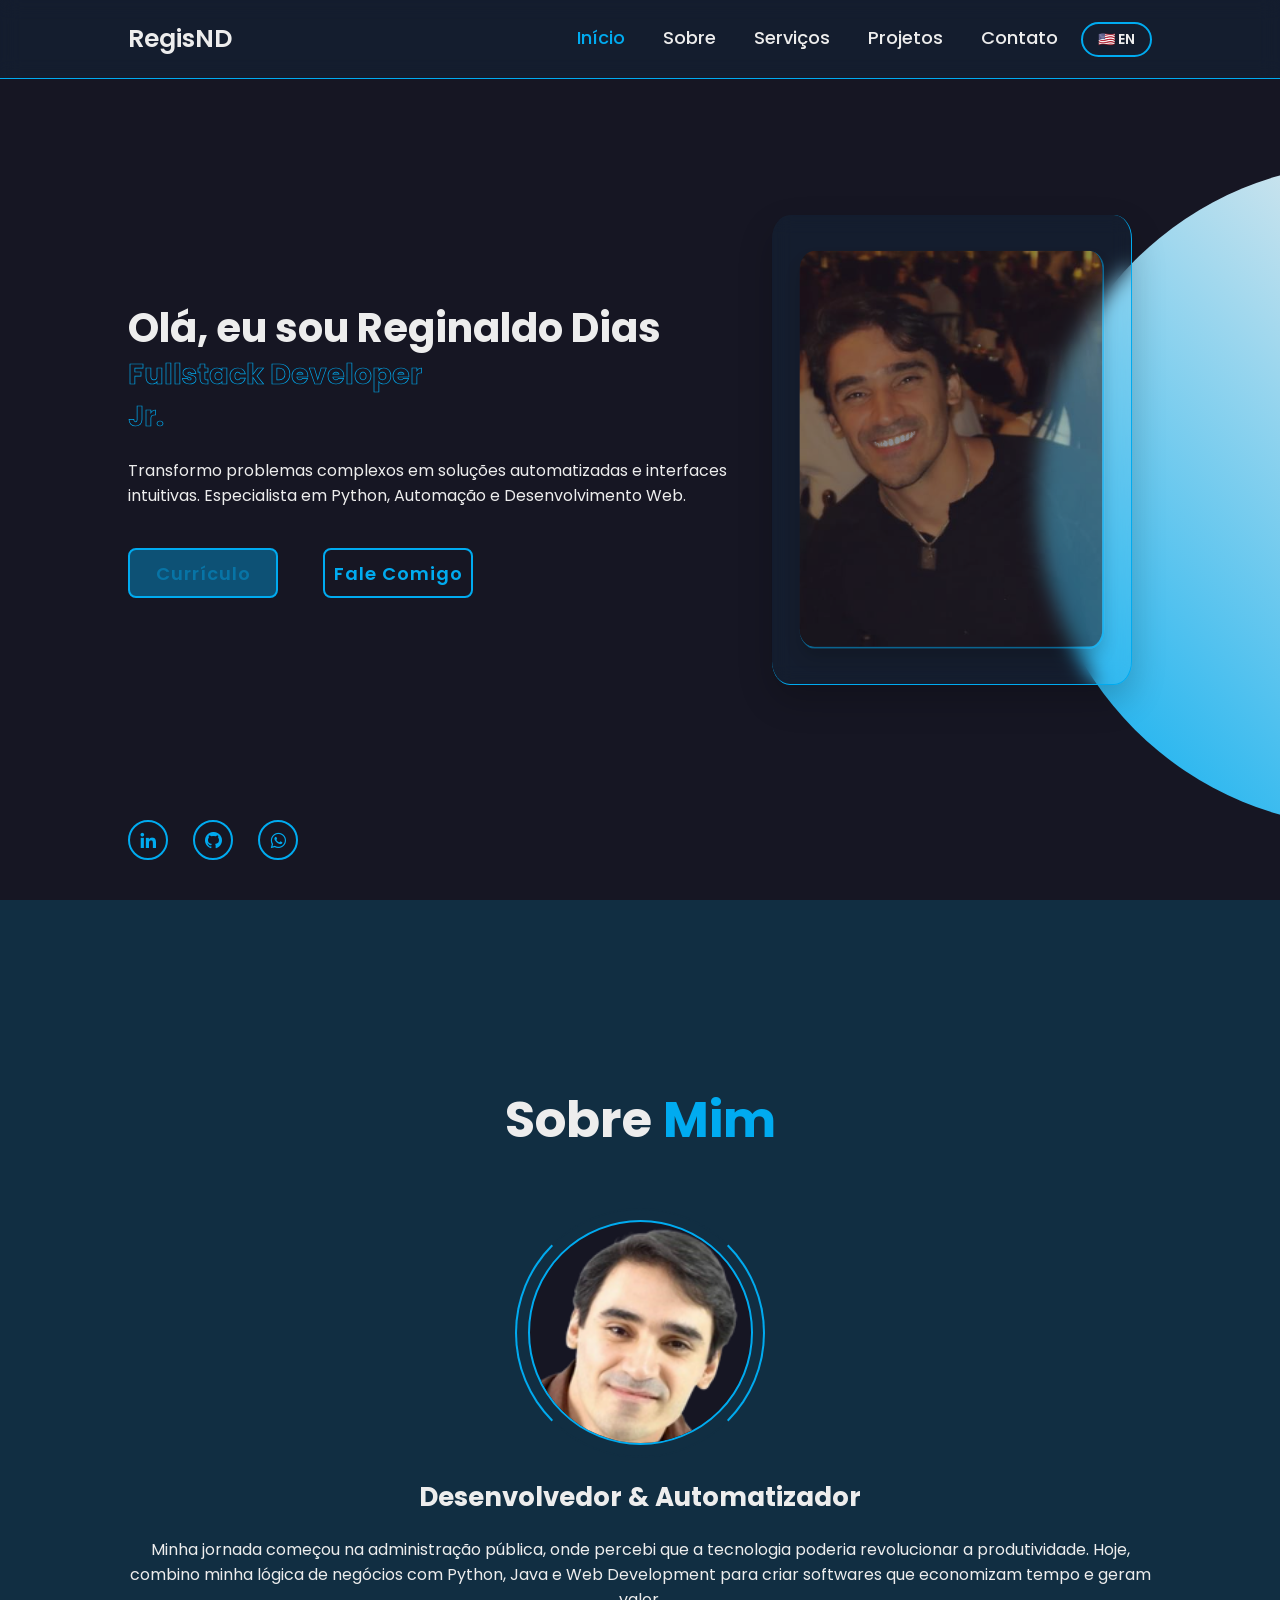
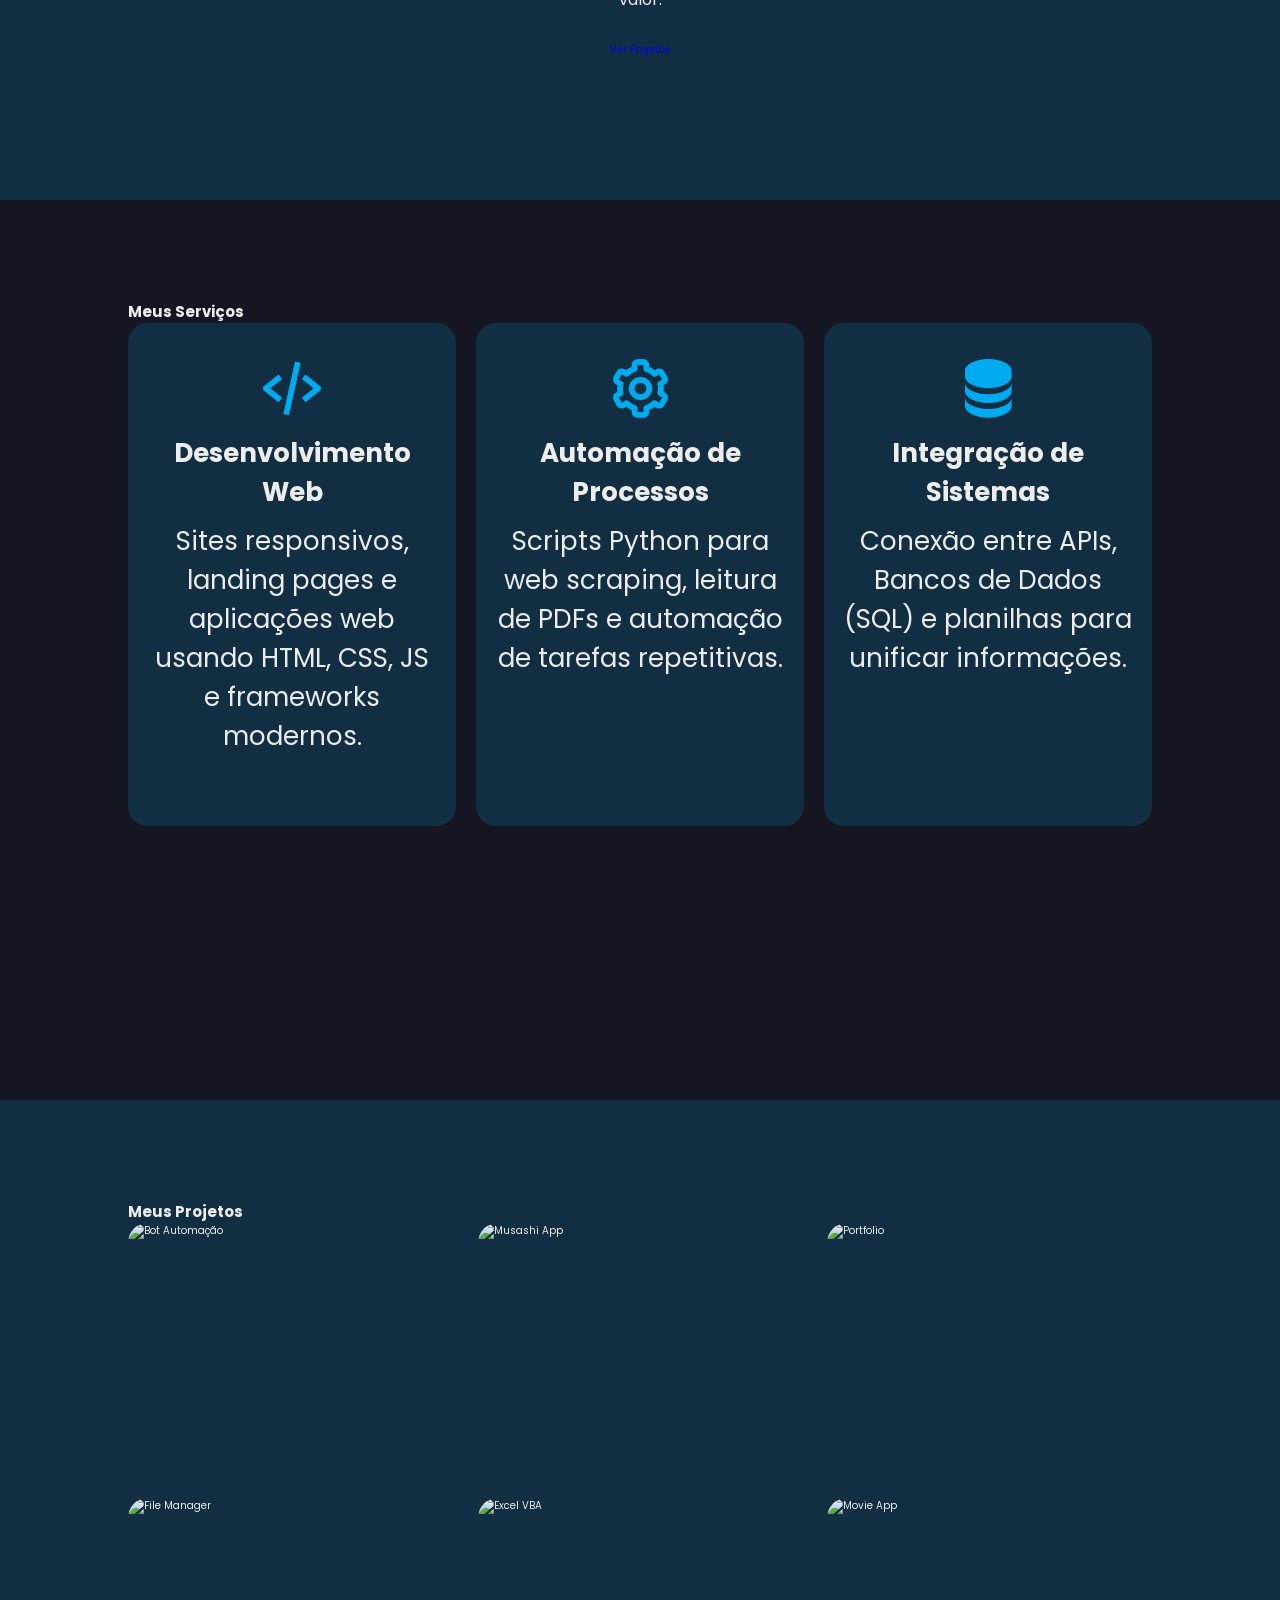
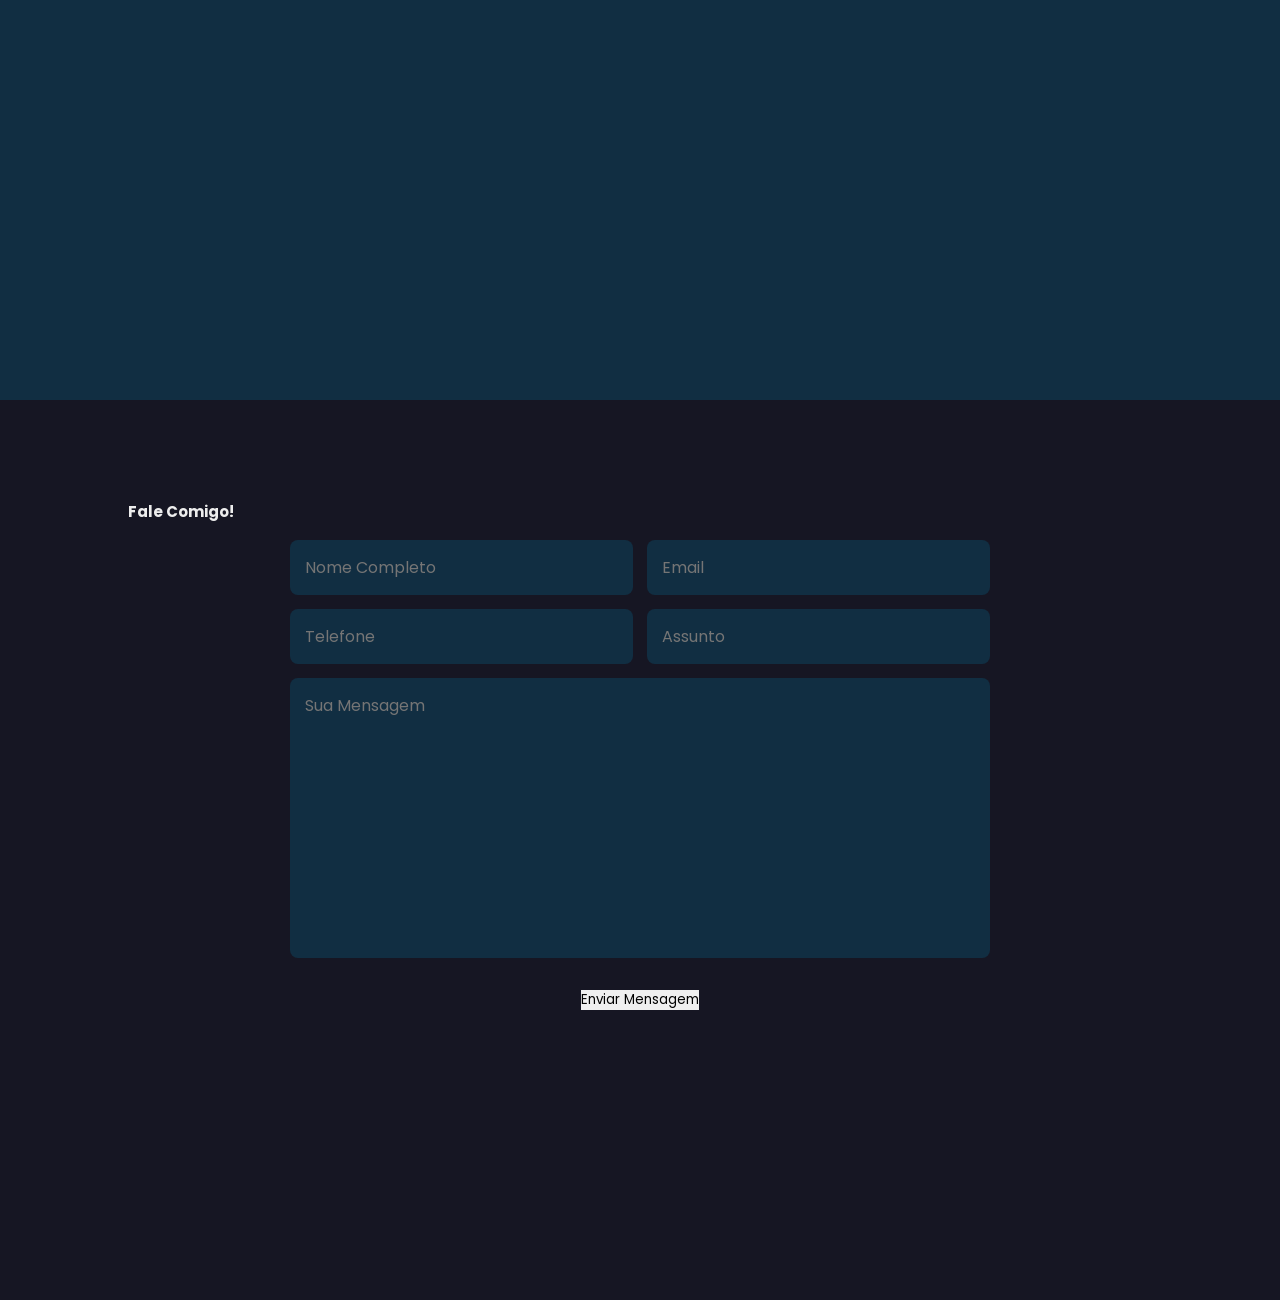
==== index.html @ 696e4e97 "Primeira versão do site." ====
<!DOCTYPE html>
<html lang="pt-br">
<head>
    <meta charset="UTF-8">
    <meta name="viewport" content="width=device-width, initial-scale=1.0">
    <title>Personal Portfólio Website HTML CSS Only</title>
    <link rel="stylesheet" href="assets/css/style.css">
    <link rel="stylesheet" href="assets/css/skins/main-color1.css">
    <link href='https://unpkg.com/boxicons@2.1.4/css/boxicons.min.css' rel='stylesheet'>
</head>
<body>
    <header class="header">
        <a href="#" class="logo">RegisND</a>
        
        <nav class="navbar">
            <a href="#home" class="active" data-lang="nav_home">Início</a>
            <a href="#about" data-lang="nav_about">Sobre</a>
            <a href="#services" data-lang="nav_services">Serviços</a>
            <a href="#portfolio" data-lang="nav_portfolio">Projetos</a>
            <a href="#contact" data-lang="nav_contact">Contato</a>
            <button id="lang-switch" class="lang-btn">🇺🇸 EN</button>
        </nav>
        
        <div class="bx bx-menu" id="menu-icon"></div>
    </header>

    <section id="home" class="home">
        <div class="container">
            <div class="home-content">
                <h1 data-lang="hero_title">Olá, eu sou <span>Reginaldo Dias</span></h1>
                <div class="text-animate">
                    <h3>Fullstack Developer Jr.</h3>
                </div>
                <p data-lang="hero_desc">Transformo problemas complexos em soluções automatizadas e interfaces intuitivas. Especialista em Python, Automação e Desenvolvimento Web.</p>
                <div class="btn-box">
                    <a href="curriculo.html" target="_blank" class="btn" data-lang="btn_cv">Currículo</a>
                    <a href="#contact" class="btn" data-lang="btn_talk">Fale Comigo</a>
                </div>
            </div>
            
            <div class="home-img">
                <div class="card">
                    <img src="./assets/images/reginaldo.png" alt="Foto de Perfil">
                </div>
            </div>
        </div>
        
        <div class="home-sci">
            <a href="#"><i class='bx bxl-linkedin'></i></a>
            <a href="#"><i class='bx bxl-github' ></i></a>
            <a href="#"><i class='bx bxl-whatsapp' ></i></a>
        </div>
    </section>

    <section id="about" class="about">
        <h2 class="heading" data-lang="about_heading">Sobre <span>Mim</span></h2>
        <div class="about-img">
            <img src="./assets/images/regis.png" alt="">
            <span class="circle-spin"></span>
        </div>
        <div class="about-content">
            <h3 data-lang="about_sub">Desenvolvedor & Automatizador</h3>
            <p data-lang="about_text">Minha jornada começou na administração pública, onde percebi que a tecnologia poderia revolucionar a produtividade. Hoje, combino minha lógica de negócios com Python, Java e Web Development para criar softwares que economizam tempo e geram valor.</p>
            <div class="btn-box btns">
                <a href="#portfolio" class="btn" data-lang="btn_projects">Ver Projetos</a>
            </div>
        </div>
    </section>

    <section id="services" class="services">
        <h2 class="heading" data-lang="services_heading">Meus <span>Serviços</span></h2>
        <div class="services-container">
            <div class="services-box">
                <i class='bx bx-code-alt'></i>
                <h3 data-lang="serv_1_title">Desenvolvimento Web</h3>
                <p data-lang="serv_1_desc">Sites responsivos, landing pages e aplicações web usando HTML, CSS, JS e frameworks modernos.</p>
            </div>
            <div class="services-box">
                <i class='bx bx-cog'></i>
                <h3 data-lang="serv_2_title">Automação de Processos</h3>
                <p data-lang="serv_2_desc">Scripts Python para web scraping, leitura de PDFs e automação de tarefas repetitivas.</p>
            </div>
            <div class="services-box">
                <i class='bx bxs-data'></i>
                <h3 data-lang="serv_3_title">Integração de Sistemas</h3>
                <p data-lang="serv_3_desc">Conexão entre APIs, Bancos de Dados (SQL) e planilhas para unificar informações.</p>
            </div>
        </div>
    </section>

    <section id="portfolio" class="portfolio">
        <h2 class="heading" data-lang="portfolio_heading">Meus <span>Projetos</span></h2>
        <div class="portfolio-container">
            
            <div class="portfolio-box">
                <img src="./assets/images/projeto1.jpg" alt="Bot Automação">
                <div class="portfolio-layer">
                    <h4>Fiscal Data Bot</h4>
                    <p data-lang="proj_1_desc">Automação Python com Selenium e OCR para extração de dados fiscais.</p>
                    <a href="#"><i class='bx bx-link-external'></i></a>
                </div>
            </div>

            <div class="portfolio-box">
                <img src="./assets/images/projeto2.jpg" alt="Musashi App">
                <div class="portfolio-layer">
                    <h4>Musashi Training</h4>
                    <p data-lang="proj_2_desc">App Fullstack (C# + JS) para gestão de treinos gamificados.</p>
                    <a href="#"><i class='bx bx-link-external'></i></a>
                </div>
            </div>

            <div class="portfolio-box">
                <img src="./assets/images/projeto3.jpg" alt="Portfolio">
                <div class="portfolio-layer">
                    <h4>Personal Portfolio</h4>
                    <p data-lang="proj_3_desc">Site responsivo com Glassmorphism e animações CSS.</p>
                    <a href="#"><i class='bx bx-link-external'></i></a>
                </div>
            </div>

            <div class="portfolio-box">
                <img src="./assets/images/projeto4.jpg" alt="File Manager">
                <div class="portfolio-layer">
                    <h4>PDF Organizer</h4>
                    <p data-lang="proj_4_desc">Script para renomear e organizar milhares de arquivos automaticamente.</p>
                    <a href="#"><i class='bx bx-link-external'></i></a>
                </div>
            </div>

            <div class="portfolio-box">
                <img src="./assets/images/projeto5.jpg" alt="Excel VBA">
                <div class="portfolio-layer">
                    <h4>Macro Validator</h4>
                    <p data-lang="proj_5_desc">Sistema em VBA para correção e validação de base de dados.</p>
                    <a href="#"><i class='bx bx-link-external'></i></a>
                </div>
            </div>

            <div class="portfolio-box">
                <img src="./assets/images/projeto6.jpg" alt="Movie App">
                <div class="portfolio-layer">
                    <h4>Movie Explorer</h4>
                    <p data-lang="proj_6_desc">Consumo de API (TMDB) para listar filmes e séries populares.</p>
                    <a href="#"><i class='bx bx-link-external'></i></a>
                </div>
            </div>

        </div>
    </section>

    <section id="contact" class="contact">
        <h2 class="heading" data-lang="contact_heading">Fale <span>Comigo!</span></h2>
        <form action="#">
            <div class="input-box">
                <input type="text" placeholder="Nome Completo" data-lang-ph="ph_name">
                <input type="email" placeholder="Email" data-lang-ph="ph_email">
            </div>
            <div class="input-box">
                <input type="number" placeholder="Telefone" data-lang-ph="ph_phone">
                <input type="text" placeholder="Assunto" data-lang-ph="ph_subject">
            </div>
            <textarea cols="30" rows="10" placeholder="Sua Mensagem" data-lang-ph="ph_msg"></textarea>
            <div class="btn-box btns">
                <button type="submit" class="btn" data-lang="btn_send">Enviar Mensagem</button>
            </div>
        </form>
    </section>

    <script type="text/javascript" src="./assets/js/vanilla-tilt.js"></script>
    <script src="assets/js/main.js"></script>
</body>
</html>
---- assets/css/style.css ----
@import url('https://fonts.googleapis.com/css2?family=Poppins:wght@300;400;500;600;700;800;900&display=swap');

:root {
    --main-bg-color: rgb(22, 22, 35);
    --second-bg-color: rgb(17, 46, 66);
    --txt-color: rgb(237, 237, 237);
}

* {
    margin: 0;
    padding: 0;
    box-sizing: border-box;
    text-decoration: none;
    border: none;
    outline: none;
    scroll-behavior: smooth;
    font-family: 'Poppins', sans-serif;
}

html {
    font-size: 62.5%;
    overflow-x: hidden;
}

body {
    background: var(--main-bg-color);
    color: var(--txt-color);

    > section {
        min-height: 100vh;
        padding: 100px 10% 20px;
    }

    .header {
        position: fixed;
        top: 0;
        left: 0;
        width: 100%;
        padding: 20px 10%;
        background: var(--main-color3);
        display: flex;
        justify-content: space-between;
        align-items: center;
        backdrop-filter: blur(10px);
        border-bottom: 1px solid var(--main-color1);
        z-index: 100;

        &::before {
            content: '';
            position: absolute;
            top: 0;
            left: -100%;
            width: 100%;
            height: 100%;
            background: linear-gradient(90deg, transparent, rgba(255, 255, 255, .4), transparent);
            transition: .7s;
        }

        &:hover::before {
            left: 100%;
        }

        .logo {
            position: relative;
            font-size: 25px;
            color: var(--txt-color);
            text-decoration: none;
            font-weight: 600;
            transition: 0.5s;

            &:hover {
                color: var(--main-color1);
            }

            &::before {
                content: '';
                position: absolute;
                top: 0;
                right: 0;
                width: 100%;
                height: 100%;
                background: var(--main-color3);
                animation: showRight 1s ease forwards;
                animation-delay: .4s;
            }
        }

        #menu-icon {
            font-size: 36px;
            color: var(--txt-color);
            cursor: pointer;
            display: none;
        }

        .navbar a {
            font-size: 18px;
            color: var(--txt-color);
            font-weight: 500;
            margin-left: 35px;
            transition: .3s;

            &:hover,
            &.active {
                color: var(--main-color1);
            }

            &::before {
                content: '';
                position: absolute;
                top: 0;
                right: 0;
                width: 100%;
                height: 100%;
                background: var(--main-bg-color);
                animation: showRight 1s ease forwards;
                animation-delay: .4s;
            }
        }
    }

    .home {
        display: flex;
        align-items: center;
        padding: 0px 10%;

        &::before {
            content: '';
            position: absolute;
            top: 0;
            left: 0;
            width: 100%;
            height: 100%;
            background: linear-gradient(
                45deg,
                var(--main-bg-color),
                var(--main-color1), 
                var(--txt-color)
            );
            clip-path: circle(30% at 107% 55%);
            z-index: -2;
        }

        .container {
            display: flex;
            justify-content: space-between;
            align-items: center;
            min-width: 100%;

            .home-content {
                max-width: 600px;
    
                > h1 {
                    position: relative;
                    font-size: 40px;
                    font-weight: 700;
                    line-height: 1.3;

                    &::before {
                        content: '';
                        position: absolute;
                        top: 0;
                        right: 0;
                        width: 100%;
                        height: 100%;
                        background: var(--main-bg-color);
                        animation: showRight 1s ease forwards;
                        animation-delay: 1s;
                    }
                }
    
                .text-animate {
                    position: relative;
                    width: 328px;

                    > h3 {
                        position: relative;
                        font-size: 28px;
                        font-weight: 700;
                        color: transparent;
                        -webkit-text-stroke: .7px var(--main-color1);
    
                        &::before {
                            content: '';
                            position: absolute;
                            top: 0;
                            right: 0;
                            width: 100%;
                            height: 100%;
                            background: var(--main-bg-color);
                            animation: showRight 1s ease forwards;
                            animation-delay: 1.3s;
                        }
                    }
                }
    
                > p {
                    position: relative;
                    font-size: 16px;
                    margin: 20px 0px 40px;

                    &::before {
                        content: '';
                        position: absolute;
                        top: 0;
                        right: 0;
                        width: 100%;
                        height: 100%;
                        background: var(--main-bg-color);
                        animation: showRight 1s ease forwards;
                        animation-delay: 1.6s;
                    }
                }
    
                .btn-box {
                    position: relative;
                    display: flex;
                    justify-content: space-between;
                    width: 345px;
                    height: 50px;

                    &::before {
                        content: '';
                        position: absolute;
                        top: 0;
                        right: 0;
                        width: 100%;
                        height: 100%;
                        background: var(--main-bg-color);
                        animation: showRight 1s ease forwards;
                        animation-delay: 1.9s;
                        z-index: 2;
                    }
    
                    .btn {
                        position: relative;
                        display: inline-flex;
                        justify-content: center;
                        align-items: center;
                        width: 150px;
                        height: 100%;
                        background: var(--main-color2);
                        border: 2px solid var(--main-color1);
                        border-radius: 8px;
                        font-size: 18px;
                        color: var(--main-color2);
                        font-weight: 600;
                        letter-spacing: 1px;
                        z-index: 1;
                        overflow: hidden;
                        transition: .5s;
    
                        &:hover {
                            color: var(--main-color1);
    
                            &::before {
                                width: 100%;
                            }
                        }
                        
                        &::before {
                            content: '';
                            position: absolute;
                            top: 0;
                            left: 0;
                            width: 0;
                            height: 100%;
                            background: var(--main-bg-color);
                            z-index: -1;
                            transition: .5s;
                        }
    
                        &:nth-child(2) {
                            background: transparent;
                            color: var(--main-color1);
    
                            &:hover {
                                color: var(--main-color2);
                            }
    
                            &::before {
                                background: var(--main-color2);
                            }
                        }
                    }
                }
            }

            .home-img {
                z-index: 1;
                display: flex;
                justify-content: center;
                align-items: center;
                margin: 0;
                width: 400px;
                height: 470px;

                &::after {
                    content: '';
                    position: absolute;
                    top: 0;
                    right: 0;
                    bottom: 0;
                    width: 50%;
                    background: var(--main-bg-color);
                    animation: showRight 1s ease forwards;
                    animation-delay: 3s;
                    z-index: 1000;
                }

                .card {
                    position: relative;
                    width: 100%;
                    height: 100%;
                    background-color: var(--main-color3);
                    margin: 20px;
                    box-shadow: 0 15px 35px rgba(0, 0, 0, 0.2);
                    border-radius: 5%;
                    border-right: 1px solid var(--main-color1);
                    border-bottom: 1px solid var(--main-color1);
                    display: flex;
                    justify-content: center;
                    align-items: center;
                    backdrop-filter: blur(10px);
                    transition: 0.1s;

                    &:hover {
                        border-top: 1px solid var(--main-color2);
                        border-left: 1px solid var(--main-color2);
                        border-right: 1px solid var(--main-color1);
                        border-bottom: 1px solid var(--main-color1);

                        > img {
                            border-top: 1px solid var(--main-color2);
                            border-left: 1px solid var(--main-color2);
                            border-right: 1px solid var(--main-color1);
                            border-bottom: 1px solid var(--main-color1);
                            opacity: 1;
                        }
                    }

                    > img {
                        position: absolute;
                        top: 50%;
                        left: 50%;
                        transform: translate(-50%, -50%);
                        border-radius: 5%;
                        border-right: 2px solid var(--main-color1);
                        border-bottom: 2px solid var(--main-color1);
                        box-shadow: 0 10px 15px rgba(0, 0, 0, 0.3);
                        width: 85%;
                        height: 85%;
                        object-fit: cover;
                        opacity: 0.5;
                        transition: 0.5s;
                    }
                }
            }
        }

        .home-sci {
            position: absolute;
            bottom: 40px;
            width: 170px;
            display: flex;
            justify-content: space-between;

            &::before {
                content: '';
                position: absolute;
                top: 0;
                right: 0;
                width: 100%;
                height: 100%;
                background: var(--main-bg-color);
                animation: showRight 1s ease forwards;
                animation-delay: 2.5s;
                z-index: 2;
            }

            > a {
                position: relative;
                display: inline-flex;
                justify-content: center;
                align-items: center;
                width: 40px;
                height: 40px;
                background: transparent;
                border: 2px solid var(--main-color1);
                border-radius: 50%;
                font-size: 20px;
                color: var(--main-color1);
                z-index: 1;
                overflow: hidden;
                transition: .5s;

                &:hover {
                    color: var(--main-color2);

                    &::before {
                        width: 100%;
                    }
                }

                &::before {
                    content: '';
                    position: absolute;
                    top: 0;
                    left: 0;
                    width: 0;
                    height: 100%;
                    background: var(--main-color2);
                    z-index: -1;
                    transition: .5s;
                }
            }
        }    
    }

    .about {
        display: flex;
        justify-content: center;
        align-items: center;
        flex-direction: column;
        gap: 20px;
        background: var(--second-bg-color);
        padding-bottom: 60px;

        .heading {
            font-size: 50px;
            margin-bottom: 30px;
            text-align: center;

            > span {
                color: var(--main-color1);
            }
        }

        .about-img {
            position: relative;
            width: 250px;
            height: 250px;
            border-radius: 50%;
            display: flex;
            justify-content: center;
            align-items: center;

            > img {
                width: 90%;
                border-radius: 50%;
                border: 2px solid var(--main-color1);
                background: var(--main-bg-color);
            }

            .circle-spin {
                position: absolute;
                top: 50%;
                left: 50%;
                transform: translate(-50%, -50%) rotate(0);
                width: 100%;
                height: 100%;
                border-radius: 50%;
                border-top: 2px solid var(--second-bg-color);
                border-left: 2px solid var(--main-color1);
                border-right: 2px solid var(--main-color1);
                border-bottom: 2px solid var(--second-bg-color);
            }
        }
        
        .about-content {
            text-align: center;

            > h3 {
                font-size: 26px;
            }

            > p {
                font-size: 16px;
                margin: 20px 0px 30px;
            }

            .btn-box.btns {
                display: inline-block;
                width: 150px;

                > a::before {
                    background: var(--main-color2);
                }
            }
        }
    }
}

@property --a {
    syntax: '<angle>';
    inherits: false;
    initial-value: 0deg;
}

@keyframes rotating {
    0% {
        --a: 0deg;
    }

    100% {
        --a: 360deg;
    }
}

@keyframes showRight {
    100% {
        width: 0;
    }
}

/* --- SERVICES --- */
.services { background: var(--main-bg-color); }
.services-container { display: flex; justify-content: center; gap: 2rem; flex-wrap: wrap;}
.services-box {
    flex: 1 1 30rem;
    background: var(--second-bg-color);
    padding: 3rem 2rem 4rem;
    border-radius: 2rem;
    text-align: center;
    border: .2rem solid var(--main-bg-coloer);
    transition: .5s ease;
}
.services-box:hover { border-color: var(--main-color1); transform: scale(1.02); }
.services-box i { font-size: 7rem; color: var(--main-color1); }
.services-box h3 { font-size: 2.6rem; margin: 1rem 0; }
.services-box p { font-size: 2.6rem; margin: 1rem 0 3rem; }

/* --- PORTFOLIO --- */
.portfolio { background: var(--second-bg-color); }
.portfolio-container { display: grid; grid-template-columns: repeat(3, 1fr); gap: 2.5rem; }
.portfolio-box { 
    position: relative; 
    border-radius: 2rem; 
    box-shadow: 0 0 1rem var(--main-bg-coloer); 
    overflow: hidden; 
    display: flex; 
    height: 250px; 
}
.portfolio-box img { width: 100%; height: 100%; object-fit: cover; transition: .5s ease; }
.portfolio-box:hover img { transform: scale(1.1); }
.portfolio-box .portfolio-layer {
    position: absolute;
    bottom: 0;
    left: 0;
    width: 100%;
    height: 100%;
    background: linear-gradient(rgba(0, 0, 0, 0.1), var(--main-color1));
    display: flex;
    justify-content: center;
    align-items: center;
    flex-direction: column;
    text-align: center;
    padding: 0 4rem;
    transform: translateY(100%);
    transition: .5s ease;
}
.portfolio-box:hover .portfolio-layer { transform: translateY(0); }
.portfolio-layer h4 { font-size: 3rem; color: #fff; }
.portfolio-layer p { font-size: 1.6rem; margin: .3rem 0 1rem; color: #fff; }
.portfolio-layer a { 
    display: inline-flex; 
    justify-content: center; 
    align-items: center; 
    width: 5rem; 
    background: #fff; 
    border-radius: 50%; 
}
.portfolio-layer a i {
    font-size: 2rem;
    color: #333;
}

/* --- CONTACT --- */
.contact { background: var(--main-bg-color); }
.contact form { max-width: 70rem; margin: 1rem auto; text-align: center; margin-bottom: 3rem; }
.contact form .input-box { display: flex; justify-content: space-between; flex-wrap: wrap; }
.contact form .input-box input, .contact form textarea { 
    width: 100%;
    padding: 1.5rem;
    font-size: 1.6rem;
    color: var(--txt-color);
    background: var(--second-bg-color);
    border-radius: .8rem;
    margin: 0.7rem 0;
}
.contact form .input-box input { width: 49%; }
.contact form textarea { resize: none; }
.contact form .btn-box.btns { margin-top: 2rem; cursor: pointer; }

/* Responsividade Básica */
@media (max-width: 768px) {
    .navbar a { display: none; }
    .home { flex-direction: column; padding: 100px 5% 2rem; }
    .portfolio-container { grid-template-columns: 1fr; }
    .contact form .input-box input { width: 100%;}
}

/* Botão de Idioma na Navbar */
.lang-btn {
    background: transparent;
    border: 2px solid var(--main-color1);
    color: var(--txt-color);
    padding: 5px 15px;
    border-radius: 20px;
    cursor: pointer;
    font-size: 1.4rem;
    font-weight: 600;
    margin-left: 20px;
    transition: 0.3s;
}

.lang-btn:hover {
    background: var(--main-color1);
    color: var(--main-bg-color);
    box-shadow: 0 0 10px var(--main-color1);
}

/* Ajuste Mobile para o Botão */
@media (max-width: 768px) {
    .lang-btn {
        margin: 20px 0;
        display: block;
        width: 100px;
    }
}
---- assets/css/skins/main-color1.css ----
:root {
    --main-color1: rgba(0, 171, 240);
    --main-color2: rgb(0, 171, 240, 0.4);
    --main-color3: rgba(0, 171, 240, 0.05);
}
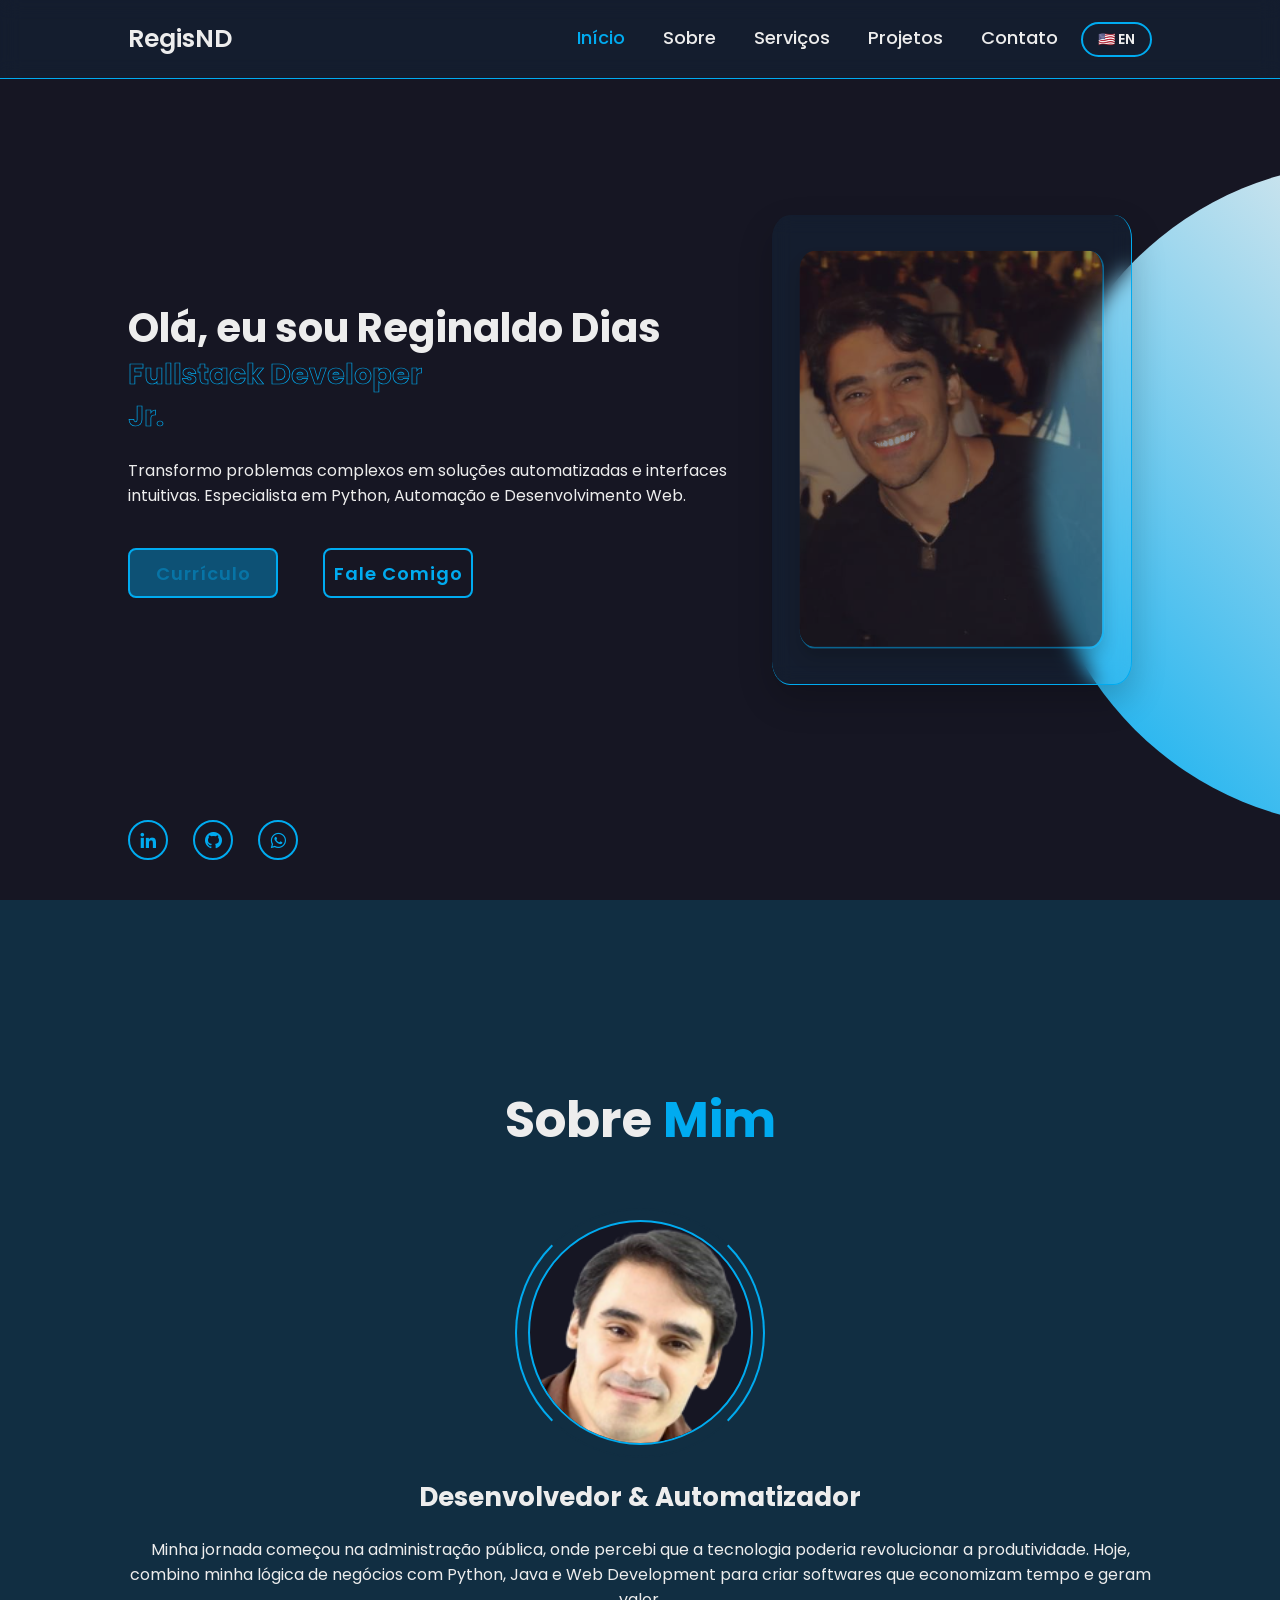
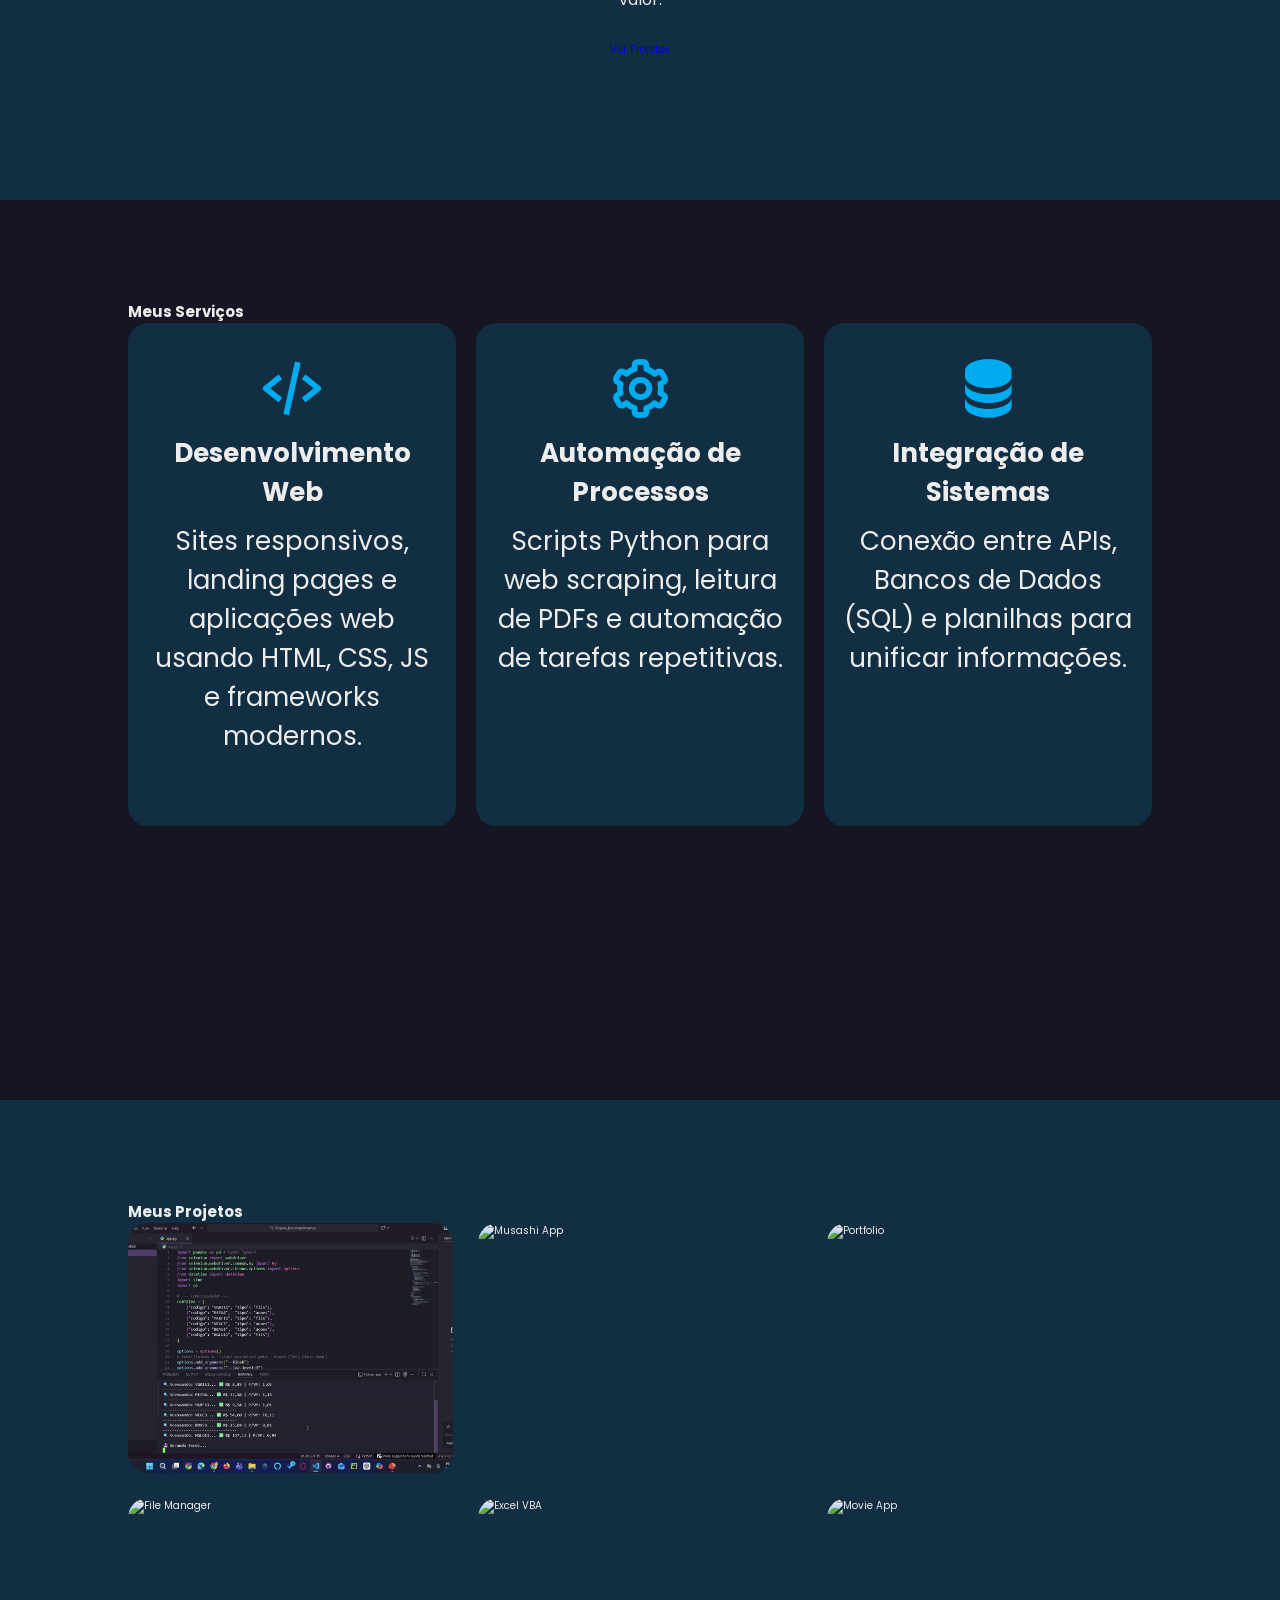
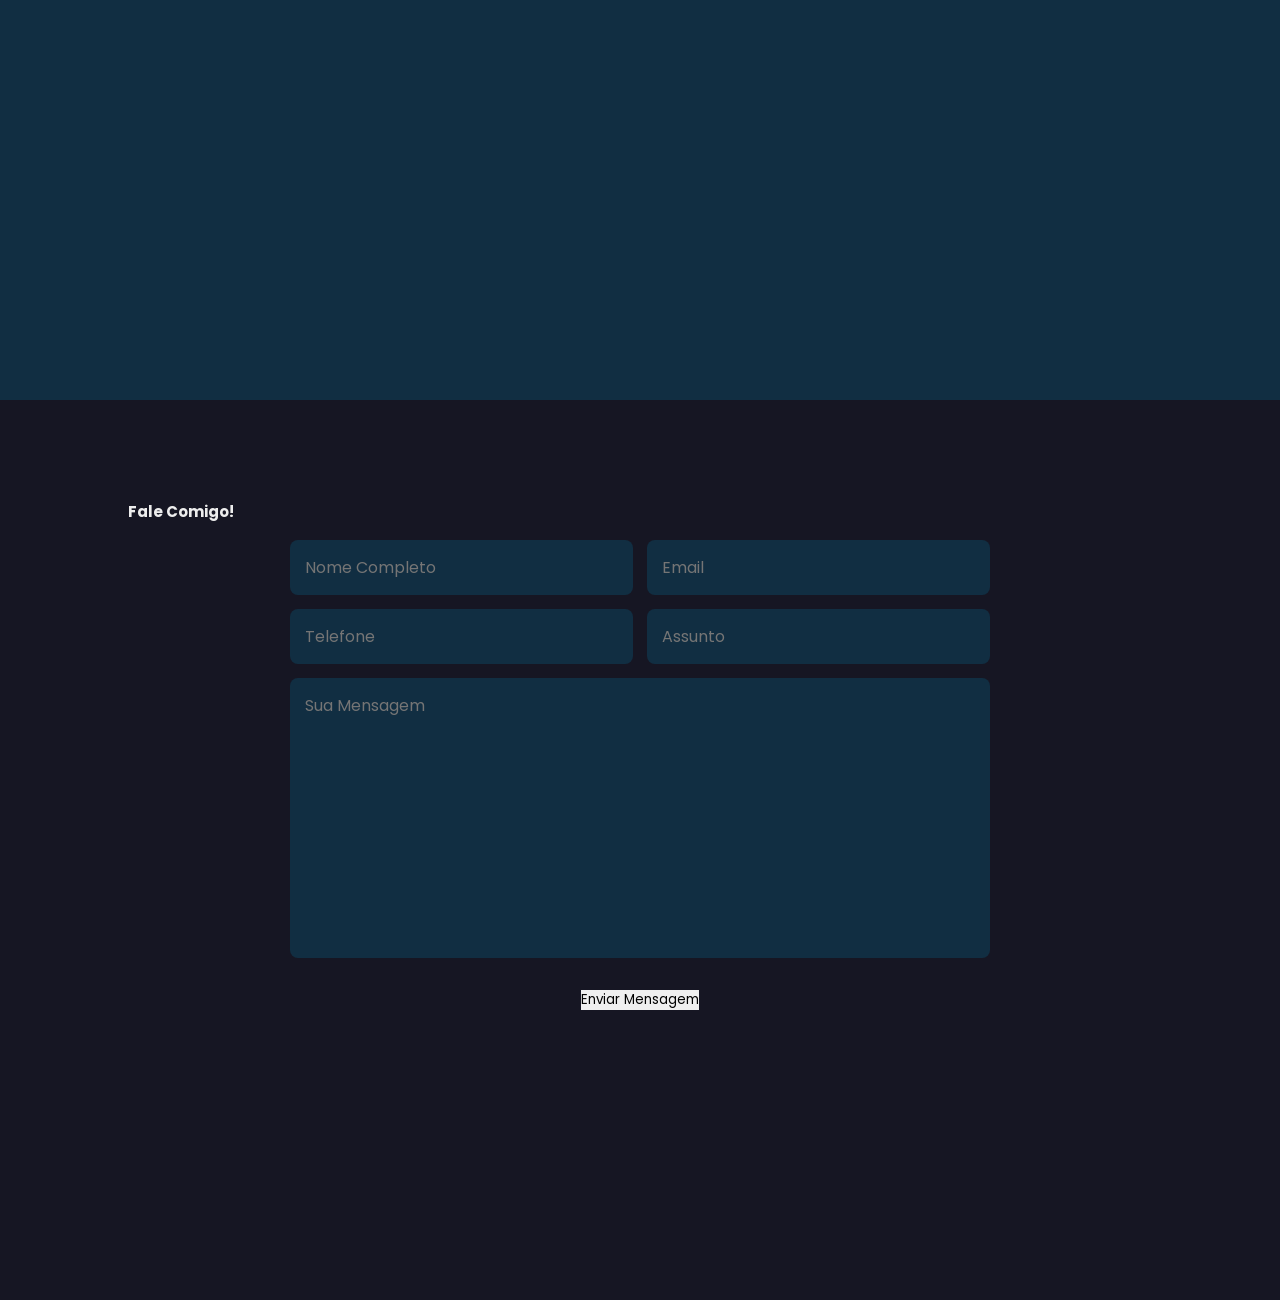
==== commit 6ea52b34: "Adicionado à seção de portfolios, o link para o meu primeiro trabalho de automação" ====
--- a/index.html
+++ b/index.html
@@ -93,11 +93,13 @@
         <div class="portfolio-container">
             
             <div class="portfolio-box">
-                <img src="./assets/images/projeto1.jpg" alt="Bot Automação">
+                <img src="./assets/images/bot-invest.gif" alt="Bot Investimentos">
                 <div class="portfolio-layer">
-                    <h4>Fiscal Data Bot</h4>
-                    <p data-lang="proj_1_desc">Automação Python com Selenium e OCR para extração de dados fiscais.</p>
-                    <a href="#"><i class='bx bx-link-external'></i></a>
+                    <h4>Bot de Investimentos</h4>
+                    <p data-lang="proj_1_desc">Automação Python com Selenium que monitora carteira de ativos (FIIs/Ações) e gera relatórios em Excel.</p>
+                    <a href="https://github.com/regisnd/bot-investimentos-python" target="_blank">
+                        <i class='bx bxl-github'></i>
+                    </a>
                 </div>
             </div>
 
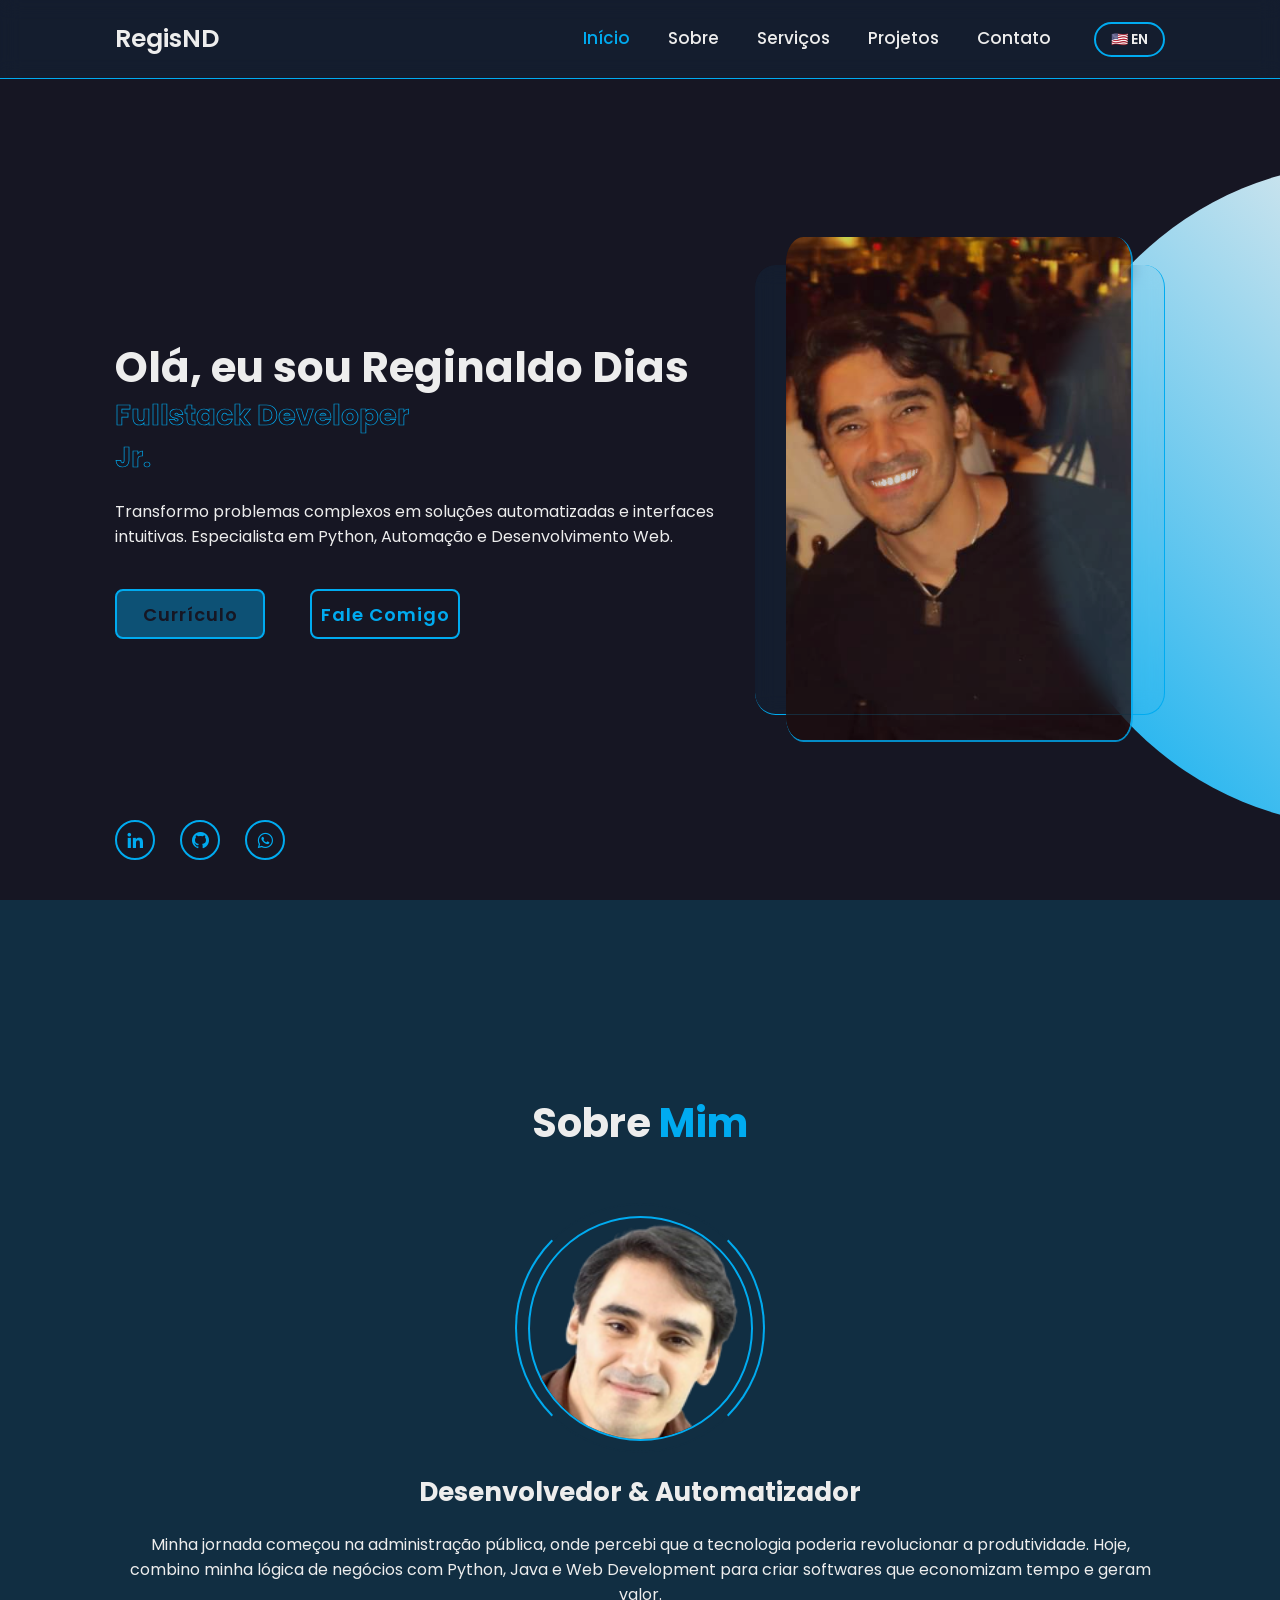
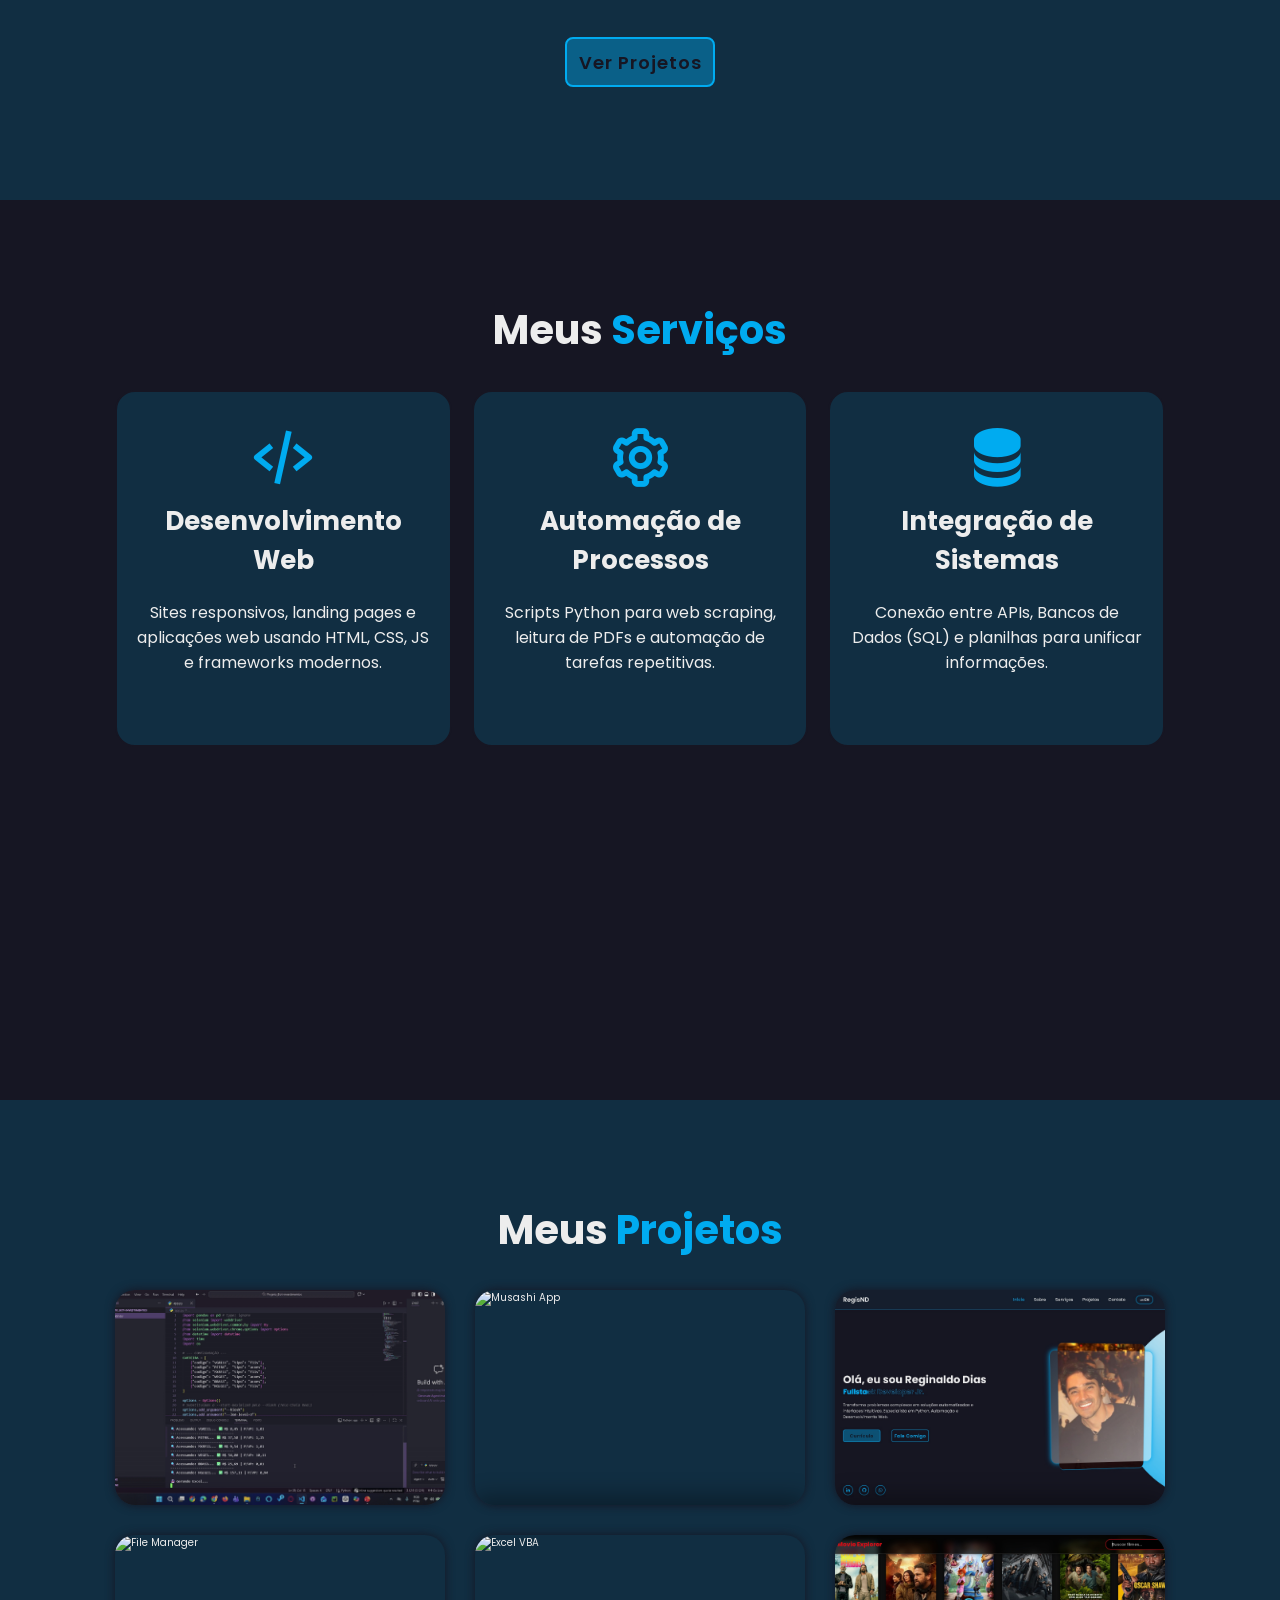
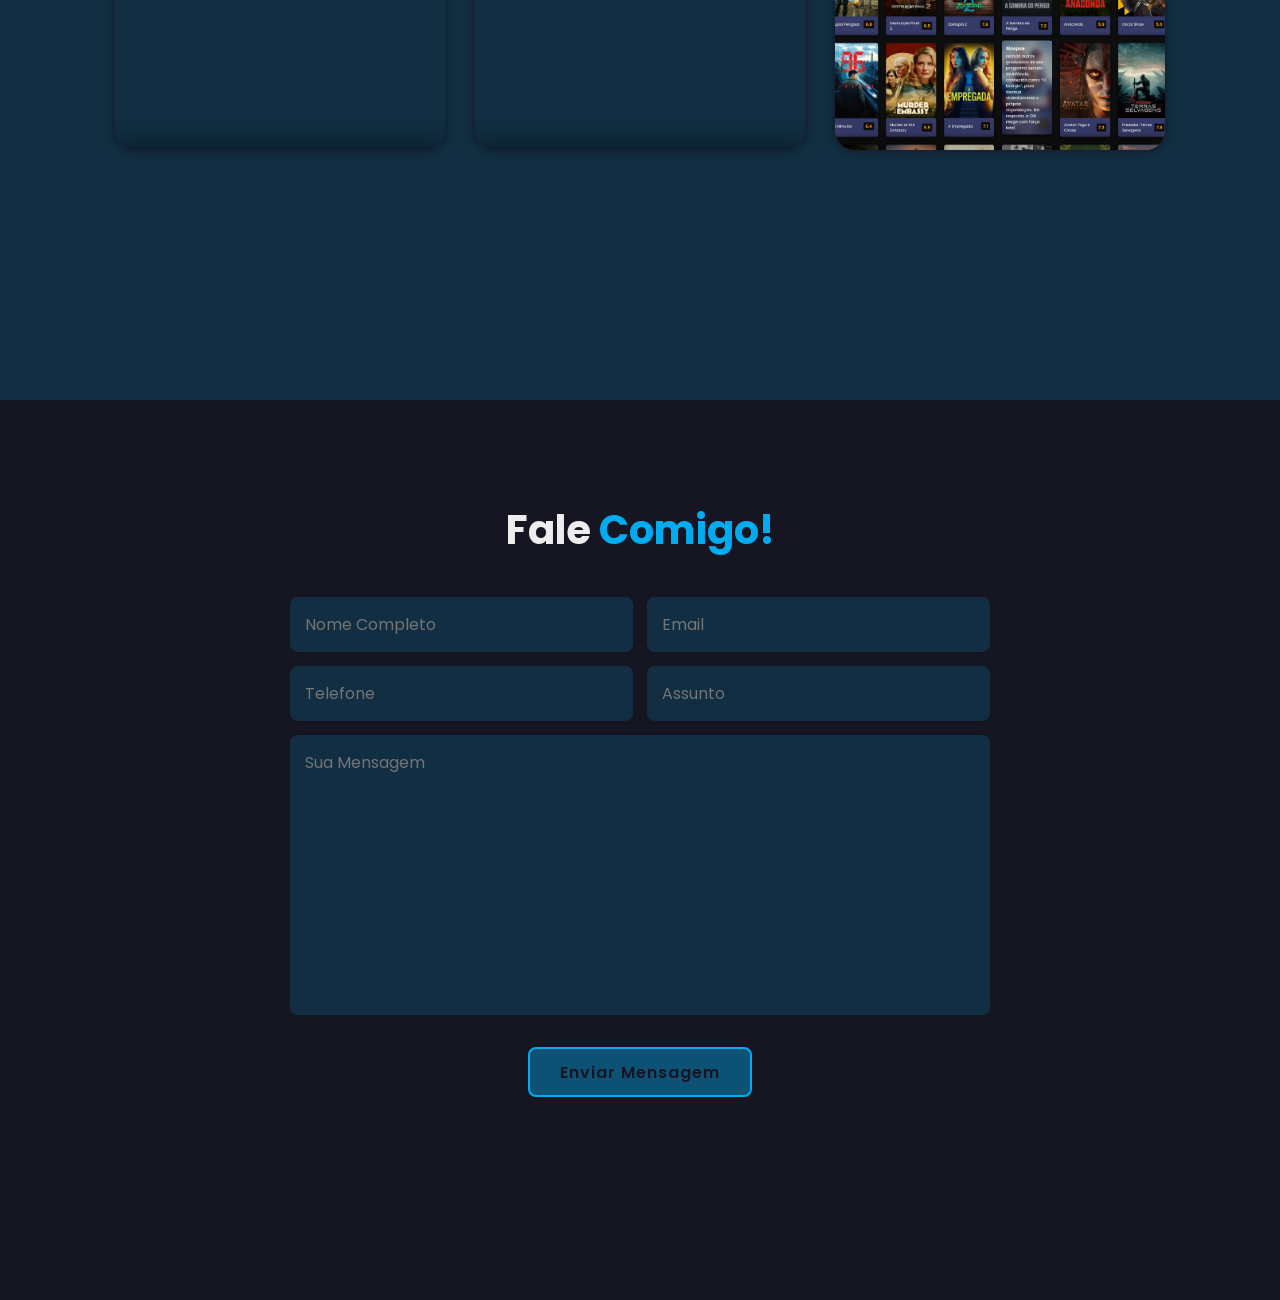
==== commit 24f38ab7: "Atualização no design e inclusão de novos projetos." ====
--- a/index.html
+++ b/index.html
@@ -97,9 +97,12 @@
                 <div class="portfolio-layer">
                     <h4>Bot de Investimentos</h4>
                     <p data-lang="proj_1_desc">Automação Python com Selenium que monitora carteira de ativos (FIIs/Ações) e gera relatórios em Excel.</p>
-                    <a href="https://github.com/regisnd/bot-investimentos-python" target="_blank">
-                        <i class='bx bxl-github'></i>
-                    </a>
+                    
+                    <div class="portfolio-links">
+                        <a href="https://github.com/regisnd/bot-investimentos-python" target="_blank">
+                            <i class='bx bxl-github'></i>
+                        </a>
+                    </div>
                 </div>
             </div>
 
@@ -108,7 +111,16 @@
                 <div class="portfolio-layer">
                     <h4>Musashi Training</h4>
                     <p data-lang="proj_2_desc">App Fullstack (C# + JS) para gestão de treinos gamificados.</p>
-                    <a href="#"><i class='bx bx-link-external'></i></a>
+                    
+                    <div class="portfolio-links">
+                        <a href="https://regisnd.github.io/musashi-training/" target="_blank" title="Em Desenvolvimento">
+                            <i class='bx bx-link-external'></i>
+                        </a>
+                        
+                        <a href="https://github.com/RegisND/musashi-training" target="_blank">
+                            <i class='bx bxl-github'></i>
+                        </a>
+                    </div>
                 </div>
             </div>
 
@@ -117,7 +129,11 @@
                 <div class="portfolio-layer">
                     <h4>Personal Portfolio</h4>
                     <p data-lang="proj_3_desc">Site responsivo com Glassmorphism e animações CSS.</p>
-                    <a href="#"><i class='bx bx-link-external'></i></a>
+                    
+                    <div class="portfolio-links">
+                        <a href="https://regisnd.github.io/portfolio/" target="_blank"><i class='bx bx-link-external'></i></a>
+                        <a href="https://github.com/RegisND/portfolio" target="_blank"><i class='bx bxl-github'></i></a>
+                    </div>
                 </div>
             </div>
 
@@ -126,7 +142,11 @@
                 <div class="portfolio-layer">
                     <h4>PDF Organizer</h4>
                     <p data-lang="proj_4_desc">Script para renomear e organizar milhares de arquivos automaticamente.</p>
-                    <a href="#"><i class='bx bx-link-external'></i></a>
+                    
+                    <div class="portfolio-links">
+                        <a href="#" target="_blank"><i class='bx bx-link-external'></i></a>
+                        <a href="#" target="_blank"><i class='bx bxl-github'></i></a>
+                    </div>
                 </div>
             </div>
 
@@ -135,16 +155,28 @@
                 <div class="portfolio-layer">
                     <h4>Macro Validator</h4>
                     <p data-lang="proj_5_desc">Sistema em VBA para correção e validação de base de dados.</p>
-                    <a href="#"><i class='bx bx-link-external'></i></a>
+                    
+                    <div class="portfolio-links">
+                        <a href="#" target="_blank"><i class='bx bx-link-external'></i></a>
+                        <a href="#" target="_blank"><i class='bx bxl-github'></i></a>
+                    </div>
                 </div>
             </div>
 
             <div class="portfolio-box">
                 <img src="./assets/images/projeto6.jpg" alt="Movie App">
                 <div class="portfolio-layer">
-                    <h4>Movie Explorer</h4>
-                    <p data-lang="proj_6_desc">Consumo de API (TMDB) para listar filmes e séries populares.</p>
-                    <a href="#"><i class='bx bx-link-external'></i></a>
+                    <h4>Movie Explorer 2.0</h4>
+                    <p data-lang="proj_6_desc">Aplicação Web responsiva consumindo a API do TMDB com Dark Mode e Glassmorphism.</p>
+                    
+                    <div class="portfolio-links">
+                        <a href="https://regisnd.github.io/movie-explorer-js/" target="_blank" title="Ver Site Online">
+                            <i class='bx bx-link-external'></i>
+                        </a>
+                        <a href="https://github.com/regisnd/movie-explorer-js" target="_blank" title="Ver Código">
+                            <i class='bx bxl-github'></i>
+                        </a>
+                    </div>
                 </div>
             </div>
 
--- a/assets/css/style.css
+++ b/assets/css/style.css
@@ -1,6 +1,11 @@
 @import url('https://fonts.googleapis.com/css2?family=Poppins:wght@300;400;500;600;700;800;900&display=swap');
 
 :root {
+    /* Cores do Tema */
+    --main-color1: rgba(0, 171, 240);       
+    --main-color2: rgba(0, 171, 240, 0.4);  /* Efeito Água */
+    --main-color3: rgba(0, 171, 240, 0.05); 
+
     --main-bg-color: rgb(22, 22, 35);
     --second-bg-color: rgb(17, 46, 66);
     --txt-color: rgb(237, 237, 237);
@@ -18,537 +23,468 @@
 }
 
 html {
-    font-size: 62.5%;
+    font-size: 62.5%; 
     overflow-x: hidden;
 }
 
 body {
     background: var(--main-bg-color);
     color: var(--txt-color);
-
-    > section {
-        min-height: 100vh;
-        padding: 100px 10% 20px;
-    }
-
-    .header {
-        position: fixed;
-        top: 0;
-        left: 0;
-        width: 100%;
-        padding: 20px 10%;
-        background: var(--main-color3);
-        display: flex;
-        justify-content: space-between;
-        align-items: center;
-        backdrop-filter: blur(10px);
-        border-bottom: 1px solid var(--main-color1);
-        z-index: 100;
-
-        &::before {
-            content: '';
-            position: absolute;
-            top: 0;
-            left: -100%;
-            width: 100%;
-            height: 100%;
-            background: linear-gradient(90deg, transparent, rgba(255, 255, 255, .4), transparent);
-            transition: .7s;
-        }
-
-        &:hover::before {
-            left: 100%;
-        }
-
-        .logo {
-            position: relative;
-            font-size: 25px;
-            color: var(--txt-color);
-            text-decoration: none;
-            font-weight: 600;
-            transition: 0.5s;
-
-            &:hover {
-                color: var(--main-color1);
-            }
-
-            &::before {
-                content: '';
-                position: absolute;
-                top: 0;
-                right: 0;
-                width: 100%;
-                height: 100%;
-                background: var(--main-color3);
-                animation: showRight 1s ease forwards;
-                animation-delay: .4s;
-            }
-        }
-
-        #menu-icon {
-            font-size: 36px;
-            color: var(--txt-color);
-            cursor: pointer;
-            display: none;
-        }
-
-        .navbar a {
-            font-size: 18px;
-            color: var(--txt-color);
-            font-weight: 500;
-            margin-left: 35px;
-            transition: .3s;
-
-            &:hover,
-            &.active {
-                color: var(--main-color1);
-            }
-
-            &::before {
-                content: '';
-                position: absolute;
-                top: 0;
-                right: 0;
-                width: 100%;
-                height: 100%;
-                background: var(--main-bg-color);
-                animation: showRight 1s ease forwards;
-                animation-delay: .4s;
-            }
-        }
-    }
-
-    .home {
-        display: flex;
-        align-items: center;
-        padding: 0px 10%;
-
-        &::before {
-            content: '';
-            position: absolute;
-            top: 0;
-            left: 0;
-            width: 100%;
-            height: 100%;
-            background: linear-gradient(
-                45deg,
-                var(--main-bg-color),
-                var(--main-color1), 
-                var(--txt-color)
-            );
-            clip-path: circle(30% at 107% 55%);
-            z-index: -2;
-        }
-
-        .container {
-            display: flex;
-            justify-content: space-between;
-            align-items: center;
-            min-width: 100%;
-
-            .home-content {
-                max-width: 600px;
-    
-                > h1 {
-                    position: relative;
-                    font-size: 40px;
-                    font-weight: 700;
-                    line-height: 1.3;
-
-                    &::before {
-                        content: '';
-                        position: absolute;
-                        top: 0;
-                        right: 0;
-                        width: 100%;
-                        height: 100%;
-                        background: var(--main-bg-color);
-                        animation: showRight 1s ease forwards;
-                        animation-delay: 1s;
-                    }
-                }
-    
-                .text-animate {
-                    position: relative;
-                    width: 328px;
-
-                    > h3 {
-                        position: relative;
-                        font-size: 28px;
-                        font-weight: 700;
-                        color: transparent;
-                        -webkit-text-stroke: .7px var(--main-color1);
-    
-                        &::before {
-                            content: '';
-                            position: absolute;
-                            top: 0;
-                            right: 0;
-                            width: 100%;
-                            height: 100%;
-                            background: var(--main-bg-color);
-                            animation: showRight 1s ease forwards;
-                            animation-delay: 1.3s;
-                        }
-                    }
-                }
-    
-                > p {
-                    position: relative;
-                    font-size: 16px;
-                    margin: 20px 0px 40px;
-
-                    &::before {
-                        content: '';
-                        position: absolute;
-                        top: 0;
-                        right: 0;
-                        width: 100%;
-                        height: 100%;
-                        background: var(--main-bg-color);
-                        animation: showRight 1s ease forwards;
-                        animation-delay: 1.6s;
-                    }
-                }
-    
-                .btn-box {
-                    position: relative;
-                    display: flex;
-                    justify-content: space-between;
-                    width: 345px;
-                    height: 50px;
-
-                    &::before {
-                        content: '';
-                        position: absolute;
-                        top: 0;
-                        right: 0;
-                        width: 100%;
-                        height: 100%;
-                        background: var(--main-bg-color);
-                        animation: showRight 1s ease forwards;
-                        animation-delay: 1.9s;
-                        z-index: 2;
-                    }
-    
-                    .btn {
-                        position: relative;
-                        display: inline-flex;
-                        justify-content: center;
-                        align-items: center;
-                        width: 150px;
-                        height: 100%;
-                        background: var(--main-color2);
-                        border: 2px solid var(--main-color1);
-                        border-radius: 8px;
-                        font-size: 18px;
-                        color: var(--main-color2);
-                        font-weight: 600;
-                        letter-spacing: 1px;
-                        z-index: 1;
-                        overflow: hidden;
-                        transition: .5s;
-    
-                        &:hover {
-                            color: var(--main-color1);
-    
-                            &::before {
-                                width: 100%;
-                            }
-                        }
-                        
-                        &::before {
-                            content: '';
-                            position: absolute;
-                            top: 0;
-                            left: 0;
-                            width: 0;
-                            height: 100%;
-                            background: var(--main-bg-color);
-                            z-index: -1;
-                            transition: .5s;
-                        }
-    
-                        &:nth-child(2) {
-                            background: transparent;
-                            color: var(--main-color1);
-    
-                            &:hover {
-                                color: var(--main-color2);
-                            }
-    
-                            &::before {
-                                background: var(--main-color2);
-                            }
-                        }
-                    }
-                }
-            }
-
-            .home-img {
-                z-index: 1;
-                display: flex;
-                justify-content: center;
-                align-items: center;
-                margin: 0;
-                width: 400px;
-                height: 470px;
-
-                &::after {
-                    content: '';
-                    position: absolute;
-                    top: 0;
-                    right: 0;
-                    bottom: 0;
-                    width: 50%;
-                    background: var(--main-bg-color);
-                    animation: showRight 1s ease forwards;
-                    animation-delay: 3s;
-                    z-index: 1000;
-                }
-
-                .card {
-                    position: relative;
-                    width: 100%;
-                    height: 100%;
-                    background-color: var(--main-color3);
-                    margin: 20px;
-                    box-shadow: 0 15px 35px rgba(0, 0, 0, 0.2);
-                    border-radius: 5%;
-                    border-right: 1px solid var(--main-color1);
-                    border-bottom: 1px solid var(--main-color1);
-                    display: flex;
-                    justify-content: center;
-                    align-items: center;
-                    backdrop-filter: blur(10px);
-                    transition: 0.1s;
-
-                    &:hover {
-                        border-top: 1px solid var(--main-color2);
-                        border-left: 1px solid var(--main-color2);
-                        border-right: 1px solid var(--main-color1);
-                        border-bottom: 1px solid var(--main-color1);
-
-                        > img {
-                            border-top: 1px solid var(--main-color2);
-                            border-left: 1px solid var(--main-color2);
-                            border-right: 1px solid var(--main-color1);
-                            border-bottom: 1px solid var(--main-color1);
-                            opacity: 1;
-                        }
-                    }
-
-                    > img {
-                        position: absolute;
-                        top: 50%;
-                        left: 50%;
-                        transform: translate(-50%, -50%);
-                        border-radius: 5%;
-                        border-right: 2px solid var(--main-color1);
-                        border-bottom: 2px solid var(--main-color1);
-                        box-shadow: 0 10px 15px rgba(0, 0, 0, 0.3);
-                        width: 85%;
-                        height: 85%;
-                        object-fit: cover;
-                        opacity: 0.5;
-                        transition: 0.5s;
-                    }
-                }
-            }
-        }
-
-        .home-sci {
-            position: absolute;
-            bottom: 40px;
-            width: 170px;
-            display: flex;
-            justify-content: space-between;
-
-            &::before {
-                content: '';
-                position: absolute;
-                top: 0;
-                right: 0;
-                width: 100%;
-                height: 100%;
-                background: var(--main-bg-color);
-                animation: showRight 1s ease forwards;
-                animation-delay: 2.5s;
-                z-index: 2;
-            }
-
-            > a {
-                position: relative;
-                display: inline-flex;
-                justify-content: center;
-                align-items: center;
-                width: 40px;
-                height: 40px;
-                background: transparent;
-                border: 2px solid var(--main-color1);
-                border-radius: 50%;
-                font-size: 20px;
-                color: var(--main-color1);
-                z-index: 1;
-                overflow: hidden;
-                transition: .5s;
-
-                &:hover {
-                    color: var(--main-color2);
-
-                    &::before {
-                        width: 100%;
-                    }
-                }
-
-                &::before {
-                    content: '';
-                    position: absolute;
-                    top: 0;
-                    left: 0;
-                    width: 0;
-                    height: 100%;
-                    background: var(--main-color2);
-                    z-index: -1;
-                    transition: .5s;
-                }
-            }
-        }    
-    }
-
-    .about {
-        display: flex;
-        justify-content: center;
-        align-items: center;
-        flex-direction: column;
-        gap: 20px;
-        background: var(--second-bg-color);
-        padding-bottom: 60px;
-
-        .heading {
-            font-size: 50px;
-            margin-bottom: 30px;
-            text-align: center;
-
-            > span {
-                color: var(--main-color1);
-            }
-        }
-
-        .about-img {
-            position: relative;
-            width: 250px;
-            height: 250px;
-            border-radius: 50%;
-            display: flex;
-            justify-content: center;
-            align-items: center;
-
-            > img {
-                width: 90%;
-                border-radius: 50%;
-                border: 2px solid var(--main-color1);
-                background: var(--main-bg-color);
-            }
-
-            .circle-spin {
-                position: absolute;
-                top: 50%;
-                left: 50%;
-                transform: translate(-50%, -50%) rotate(0);
-                width: 100%;
-                height: 100%;
-                border-radius: 50%;
-                border-top: 2px solid var(--second-bg-color);
-                border-left: 2px solid var(--main-color1);
-                border-right: 2px solid var(--main-color1);
-                border-bottom: 2px solid var(--second-bg-color);
-            }
-        }
-        
-        .about-content {
-            text-align: center;
-
-            > h3 {
-                font-size: 26px;
-            }
-
-            > p {
-                font-size: 16px;
-                margin: 20px 0px 30px;
-            }
-
-            .btn-box.btns {
-                display: inline-block;
-                width: 150px;
-
-                > a::before {
-                    background: var(--main-color2);
-                }
-            }
-        }
-    }
-}
-
-@property --a {
-    syntax: '<angle>';
-    inherits: false;
-    initial-value: 0deg;
-}
-
-@keyframes rotating {
-    0% {
-        --a: 0deg;
-    }
-
-    100% {
-        --a: 360deg;
-    }
-}
-
-@keyframes showRight {
-    100% {
-        width: 0;
-    }
+}
+
+section {
+    min-height: 100vh;
+    padding: 10rem 9% 2rem;
+}
+
+/* --- TÍTULOS GLOBAIS --- */
+.heading {
+    font-size: 4rem; 
+    margin-bottom: 3rem;
+    text-align: center;
+}
+
+.heading span {
+    color: var(--main-color1);
+}
+
+/* --- HEADER --- */
+.header {
+    position: fixed;
+    top: 0;
+    left: 0;
+    width: 100%;
+    padding: 2rem 9%;
+    background: var(--main-color3);
+    display: flex;
+    justify-content: space-between;
+    align-items: center;
+    backdrop-filter: blur(10px);
+    border-bottom: 1px solid var(--main-color1);
+    z-index: 100;
+}
+
+.header::before {
+    content: '';
+    position: absolute;
+    top: 0;
+    left: -100%;
+    width: 100%;
+    height: 100%;
+    background: linear-gradient(90deg, transparent, rgba(255, 255, 255, .4), transparent);
+    transition: .7s;
+}
+
+.header:hover::before {
+    left: 100%;
+}
+
+.logo {
+    font-size: 2.5rem;
+    color: var(--txt-color);
+    font-weight: 600;
+    cursor: default;
+    transition: 0.5s;
+}
+
+.logo:hover {
+    color: var(--main-color1);
+}
+
+.navbar a {
+    font-size: 1.7rem;
+    color: var(--txt-color);
+    font-weight: 500;
+    margin-left: 3.5rem;
+    transition: .3s;
+}
+
+.navbar a:hover,
+.navbar a.active {
+    color: var(--main-color1);
+}
+
+#menu-icon {
+    font-size: 3.6rem;
+    color: var(--txt-color);
+    display: none;
+}
+
+/* --- HOME --- */
+.home {
+    display: flex;
+    justify-content: center;
+    align-items: center;
+}
+
+/* Círculo de Fundo */
+.home::before {
+    content: '';
+    position: absolute;
+    top: 0;
+    left: 0;
+    width: 100%;
+    height: 100%;
+    background: linear-gradient(
+        45deg,
+        var(--main-bg-color),
+        var(--main-color1), 
+        var(--txt-color)
+    );
+    clip-path: circle(30% at 107% 55%);
+    z-index: -2;
+}
+
+.home .container {
+    display: flex;
+    justify-content: space-between;
+    align-items: center;
+    width: 100%;
+}
+
+.home-content {
+    max-width: 60rem;
+}
+
+.home-content h1 {
+    font-size: 4.2rem; 
+    font-weight: 700;
+    line-height: 1.3;
+}
+
+.home-content h1 span {
+    color: var(--txt-color);
+}
+
+.home-content .text-animate {
+    position: relative;
+    width: 32.8rem;
+}
+
+.home-content .text-animate h3 {
+    font-size: 2.8rem;
+    font-weight: 700;
+    color: transparent;
+    -webkit-text-stroke: .7px var(--main-color1);
+    background-image: linear-gradient(var(--main-color1), var(--main-color1));
+    background-repeat: no-repeat;
+    -webkit-background-clip: text;
+    background-position: -33rem 0;
+    animation: homeBgText 6s linear infinite;
+    animation-delay: 2s;
+}
+
+@keyframes homeBgText {
+    0%, 10%, 100% { background-position: -33rem 0; }
+    65%, 85% { background-position: 0 0; }
+}
+
+.home-content p {
+    font-size: 1.6rem;
+    margin: 2rem 0 4rem;
+}
+
+/* --- BOTÕES DA HOME (CORRIGIDO) --- */
+.btn-box {
+    position: relative;
+    display: flex;
+    justify-content: space-between;
+    width: 34.5rem;
+    height: 5rem;
+}
+
+.btn-box .btn {
+    position: relative;
+    display: inline-flex;
+    justify-content: center;
+    align-items: center;
+    width: 15rem;
+    height: 100%;
+    background: var(--main-color2); 
+    border: .2rem solid var(--main-color1);
+    border-radius: .8rem;
+    font-size: 1.8rem;
+    font-weight: 600;
+    letter-spacing: .1rem;
+    color: var(--main-bg-color);
+    z-index: 1;
+    overflow: hidden;
+    transition: .5s;
+}
+
+.btn-box .btn:hover {
+    color: var(--main-color1);
+}
+
+.btn-box .btn::before {
+    content: '';
+    position: absolute;
+    top: 0;
+    left: 0;
+    width: 0;
+    height: 100%;
+    background: var(--main-bg-color);
+    z-index: -1;
+    transition: .5s;
+}
+
+.btn-box .btn:hover::before {
+    width: 100%;
+}
+
+/* Botão "Fale Comigo" (Secundário) */
+.btn-box .btn:nth-child(2) {
+    background: transparent;
+    color: var(--main-color1); /* Começa Azul */
+}
+
+.btn-box .btn:nth-child(2):hover {
+    color: var(--main-bg-color); /* CORRIGIDO: Vira Escuro no Hover */
+}
+
+/* O fundo que enche no hover */
+.btn-box .btn:nth-child(2)::before {
+    background: var(--main-color2); 
+}
+
+/* --- REDES SOCIAIS --- */
+.home-sci {
+    position: absolute;
+    bottom: 4rem;
+    left: 9%;
+    width: 170px;
+    display: flex;
+    justify-content: space-between;
+}
+
+.home-sci a {
+    position: relative;
+    display: inline-flex;
+    justify-content: center;
+    align-items: center;
+    width: 40px;
+    height: 40px;
+    background: transparent;
+    border: .2rem solid var(--main-color1);
+    border-radius: 50%;
+    font-size: 20px;
+    color: var(--main-color1);
+    z-index: 1;
+    overflow: hidden;
+    transition: .5s;
+}
+
+.home-sci a:hover {
+    color: var(--main-color1);
+}
+
+.home-sci a::before {
+    content: '';
+    position: absolute;
+    top: 0;
+    left: 0;
+    width: 0;
+    height: 100%;
+    background: var(--main-color2); 
+    z-index: -1;
+    transition: .5s;
+}
+
+.home-sci a:hover::before {
+    width: 100%;
+}
+
+/* Card da Foto Home */
+.home-img {
+    width: 410px; 
+}
+
+.home-img .card {
+    position: relative;
+    width: 100%;
+    height: 450px;
+    background-color: var(--main-color3);
+    border-radius: 5%;
+    border-right: 1px solid var(--main-color1);
+    border-bottom: 1px solid var(--main-color1);
+    display: flex;
+    justify-content: center;
+    align-items: center;
+    backdrop-filter: blur(10px);
+    transition: 0.5s;
+}
+
+.home-img .card:hover {
+    border: 1px solid var(--main-color1);
+    box-shadow: 0 0 20px var(--main-color1);
+}
+
+.home-img .card img {
+    width: 85%;
+    border-radius: 5%;
+    border-right: 2px solid var(--main-color1);
+    border-bottom: 2px solid var(--main-color1);
+    opacity: 0.8;
+    transition: 0.5s;
+}
+
+.home-img .card:hover img {
+    opacity: 1;
+}
+
+/* --- ABOUT --- */
+.about {
+    display: flex;
+    justify-content: center;
+    align-items: center;
+    flex-direction: column;
+    gap: 2rem;
+    background: var(--second-bg-color);
+}
+
+.about-img {
+    position: relative;
+    width: 25rem;
+    height: 25rem;
+    border-radius: 50%;
+    display: flex;
+    justify-content: center;
+    align-items: center;
+}
+
+.about-img img {
+    width: 90%;
+    border-radius: 50%;
+    border: .2rem solid var(--main-color1);
+}
+
+.about-img .circle-spin {
+    position: absolute;
+    top: 50%;
+    left: 50%;
+    transform: translate(-50%, -50%) rotate(0);
+    width: 100%;
+    height: 100%;
+    border-radius: 50%;
+    border-top: .2rem solid var(--second-bg-color);
+    border-bottom: .2rem solid var(--second-bg-color);
+    border-left: .2rem solid var(--main-color1);
+    border-right: .2rem solid var(--main-color1);
+    animation: aboutSpinner 8s linear infinite;
+}
+
+@keyframes aboutSpinner {
+    100% { transform: translate(-50%, -50%) rotate(360deg); }
+}
+
+.about-content {
+    text-align: center;
+}
+
+.about-content h3 {
+    font-size: 2.6rem;
+}
+
+.about-content p {
+    font-size: 1.6rem;
+    margin: 2rem 0 3rem;
+}
+
+.about-content .btn-box.btns {
+    display: flex;
+    justify-content: center;
+    width: 100%;
+    margin-top: 2rem;
 }
 
 /* --- SERVICES --- */
-.services { background: var(--main-bg-color); }
-.services-container { display: flex; justify-content: center; gap: 2rem; flex-wrap: wrap;}
+.services {
+    background: var(--main-bg-color);
+}
+
+.services-container {
+    display: flex;
+    justify-content: center;
+    align-items: center;
+    flex-wrap: wrap;
+    gap: 2rem;
+}
+
 .services-box {
     flex: 1 1 30rem;
     background: var(--second-bg-color);
     padding: 3rem 2rem 4rem;
     border-radius: 2rem;
     text-align: center;
-    border: .2rem solid var(--main-bg-coloer);
+    border: .2rem solid var(--main-bg-color);
     transition: .5s ease;
-}
-.services-box:hover { border-color: var(--main-color1); transform: scale(1.02); }
-.services-box i { font-size: 7rem; color: var(--main-color1); }
-.services-box h3 { font-size: 2.6rem; margin: 1rem 0; }
-.services-box p { font-size: 2.6rem; margin: 1rem 0 3rem; }
+    min-height: 320px; 
+    display: flex;
+    flex-direction: column;
+    justify-content: flex-start;
+}
+
+.services-box:hover {
+    border-color: var(--main-color1);
+    transform: scale(1.02);
+}
+
+.services-box i {
+    font-size: 7rem;
+    color: var(--main-color1);
+}
+
+.services-box h3 {
+    font-size: 2.6rem;
+    margin: 1rem 0; 
+}
+
+.services-box p {
+    font-size: 1.6rem;
+    margin: 1rem 0 3rem;
+}
 
 /* --- PORTFOLIO --- */
-.portfolio { background: var(--second-bg-color); }
-.portfolio-container { display: grid; grid-template-columns: repeat(3, 1fr); gap: 2.5rem; }
+.portfolio { 
+    background: var(--second-bg-color); 
+}
+
+.portfolio-container { 
+    display: grid; 
+    grid-template-columns: repeat(3, 2fr); 
+    gap: 3rem; 
+}
+
 .portfolio-box { 
     position: relative; 
     border-radius: 2rem; 
-    box-shadow: 0 0 1rem var(--main-bg-coloer); 
+    box-shadow: 0 0 1rem var(--main-bg-color); 
     overflow: hidden; 
     display: flex; 
-    height: 250px; 
-}
-.portfolio-box img { width: 100%; height: 100%; object-fit: cover; transition: .5s ease; }
-.portfolio-box:hover img { transform: scale(1.1); }
+    height: 215px; 
+}
+
+.portfolio-box img { 
+    width: 100%; 
+    height: 100%; 
+    object-fit: cover; 
+    transition: .5s ease; 
+}
+
+.portfolio-box:hover img { 
+    transform: scale(1.1); 
+}
+
 .portfolio-box .portfolio-layer {
     position: absolute;
     bottom: 0;
     left: 0;
     width: 100%;
     height: 100%;
-    background: linear-gradient(rgba(0, 0, 0, 0.1), var(--main-color1));
+    background: rgba(17, 46, 66, 0.85); 
+    backdrop-filter: blur(10px); 
+    border-top: 1px solid rgba(0, 171, 240, 0.3);
+    box-shadow: 0 -10px 20px rgba(0,0,0,0.3);
     display: flex;
     justify-content: center;
     align-items: center;
@@ -557,49 +493,154 @@
     padding: 0 4rem;
     transform: translateY(100%);
     transition: .5s ease;
-}
-.portfolio-box:hover .portfolio-layer { transform: translateY(0); }
-.portfolio-layer h4 { font-size: 3rem; color: #fff; }
-.portfolio-layer p { font-size: 1.6rem; margin: .3rem 0 1rem; color: #fff; }
-.portfolio-layer a { 
-    display: inline-flex; 
-    justify-content: center; 
-    align-items: center; 
-    width: 5rem; 
-    background: #fff; 
-    border-radius: 50%; 
-}
-.portfolio-layer a i {
-    font-size: 2rem;
-    color: #333;
+    overflow: hidden;
+    z-index: 2;
+}
+
+.portfolio-box:hover .portfolio-layer { 
+    transform: translateY(0); 
+}
+
+/* Shimmer Effect */
+.portfolio-layer::before {
+    content: '';
+    position: absolute;
+    top: 0;
+    left: -150%;
+    width: 100%;
+    height: 100%;
+    background: linear-gradient(
+        to right,
+        transparent 0%,
+        rgba(255, 255, 255, 0.15) 50%,
+        transparent 100%
+    );
+    transform: skewX(-25deg);
+    pointer-events: none;
+    z-index: -1;
+}
+
+.portfolio-box:hover .portfolio-layer::before {
+    animation: shimmer 2s infinite linear;
+    animation-delay: 0.3s; 
+}
+
+@keyframes shimmer {
+    0% { left: -150%; }
+    100% { left: 150%; }
+}
+
+.portfolio-layer h4 { 
+    font-size: 2.8rem;
+    color: var(--main-color1); 
+    font-weight: 700;
+    text-shadow: 0 0 10px rgba(0, 0, 0, 0.7); 
+}
+
+.portfolio-layer p { 
+    font-size: 1.4rem; 
+    margin: .3rem 0 1rem; 
+    color: var(--main-color1); 
+    font-weight: 500;
+    text-shadow: 0 0 10px rgba(0, 0, 0, 0.7);
+}
+
+.portfolio-links {
+    display: flex;
+    gap: 1.5rem;
+    margin-top: 1rem;
+    justify-content: center;
+}
+
+.portfolio-links a {
+    position: relative;
+    display: inline-flex;
+    justify-content: center;
+    align-items: center;
+    width: 50px;
+    height: 50px;
+    background: transparent;
+    border: 2px solid var(--main-color1); 
+    border-radius: 50%;
+    font-size: 24px;
+    color: var(--main-color1); 
+    z-index: 1;
+    overflow: hidden;
+    transition: .5s;
+    margin: 0 !important;
+}
+
+.portfolio-links a:hover {
+    color: var(--main-color1); 
+}
+
+.portfolio-links a::before {
+    content: '';
+    position: absolute;
+    top: 0;
+    left: 0;
+    width: 0;
+    height: 100%;
+    background: var(--main-color2); 
+    z-index: -1;
+    transition: .5s;
+}
+
+.portfolio-links a:hover::before {
+    width: 100%;
 }
 
 /* --- CONTACT --- */
-.contact { background: var(--main-bg-color); }
-.contact form { max-width: 70rem; margin: 1rem auto; text-align: center; margin-bottom: 3rem; }
-.contact form .input-box { display: flex; justify-content: space-between; flex-wrap: wrap; }
-.contact form .input-box input, .contact form textarea { 
+.contact {
+    background: var(--main-bg-color);
+}
+
+.contact form {
+    max-width: 70rem;
+    margin: 1rem auto;
+    text-align: center;
+    margin-bottom: 3rem;
+}
+
+.contact form .input-box {
+    display: flex;
+    justify-content: space-between;
+    flex-wrap: wrap;
+}
+
+.contact form .input-box input,
+.contact form textarea {
     width: 100%;
     padding: 1.5rem;
     font-size: 1.6rem;
     color: var(--txt-color);
     background: var(--second-bg-color);
     border-radius: .8rem;
-    margin: 0.7rem 0;
-}
-.contact form .input-box input { width: 49%; }
-.contact form textarea { resize: none; }
-.contact form .btn-box.btns { margin-top: 2rem; cursor: pointer; }
-
-/* Responsividade Básica */
-@media (max-width: 768px) {
-    .navbar a { display: none; }
-    .home { flex-direction: column; padding: 100px 5% 2rem; }
-    .portfolio-container { grid-template-columns: 1fr; }
-    .contact form .input-box input { width: 100%;}
-}
-
-/* Botão de Idioma na Navbar */
+    margin: .7rem 0;
+}
+
+.contact form .input-box input {
+    width: 49%;
+}
+
+.contact form textarea {
+    resize: none;
+}
+
+.contact form .btn-box.btns {
+    display: flex;
+    justify-content: center;
+    margin-top: 2rem;
+    width: 100%;
+}
+
+.contact form .btn-box.btns .btn {
+    width: auto;
+    padding: 0 3rem;
+    font-size: 1.6rem;
+}
+
+/* Idioma (Mais afastado) */
 .lang-btn {
     background: transparent;
     border: 2px solid var(--main-color1);
@@ -609,7 +650,7 @@
     cursor: pointer;
     font-size: 1.4rem;
     font-weight: 600;
-    margin-left: 20px;
+    margin-left: 4rem; 
     transition: 0.3s;
 }
 
@@ -619,11 +660,80 @@
     box-shadow: 0 0 10px var(--main-color1);
 }
 
-/* Ajuste Mobile para o Botão */
+/* --- RESPONSIVIDADE --- */
+@media (max-width: 1200px) {
+    html { font-size: 55%; }
+}
+
+@media (max-width: 991px) {
+    .header { padding: 2rem 3%; }
+    section { padding: 10rem 3% 2rem; }
+    .services { padding-bottom: 7rem; }
+    .portfolio { padding-bottom: 7rem; }
+    .contact { min-height: auto; }
+}
+
 @media (max-width: 768px) {
+    #menu-icon { display: block; }
+
+    .navbar {
+        position: absolute;
+        top: 100%;
+        left: 0;
+        width: 100%;
+        padding: 1rem 3%;
+        background: var(--main-bg-color);
+        border-top: .1rem solid rgba(0,0,0,.2);
+        box-shadow: 0 .5rem 1rem rgba(0,0,0,.2);
+        display: none; 
+    }
+
+    .navbar.active { display: block; }
+
+    .navbar a {
+        display: block;
+        font-size: 2rem;
+        margin: 3rem 0;
+    }
+
     .lang-btn {
-        margin: 20px 0;
+        margin: 2rem 0;
         display: block;
-        width: 100px;
+        width: 120px;
     }
+
+    .home { flex-direction: column; }
+    
+    .home .container {
+        flex-direction: column;
+        gap: 4rem;
+    }
+
+    .home-sci {
+        position: relative;
+        bottom: 0;
+        left: 0;
+        margin-top: 2rem;
+    }
+
+    .home-content h3 { font-size: 2.6rem; }
+    .home-content h1 { font-size: 5rem; }
+
+    .home-img { width: 70vw; margin-top: 4rem; }
+    .home-img .card { height: 70vw; }
+
+    .about { flex-direction: column-reverse; }
+    .about img { width: 70vw; margin-top: 4rem; }
+
+    .services h2 { margin-bottom: 3rem; }
+    .portfolio h2 { margin-bottom: 3rem; }
+    
+    .portfolio-container { 
+        grid-template-columns: 1fr; 
+    }
+}
+
+@media (max-width: 450px) {
+    html { font-size: 50%; }
+    .contact form .input-box input { width: 100%; }
 }
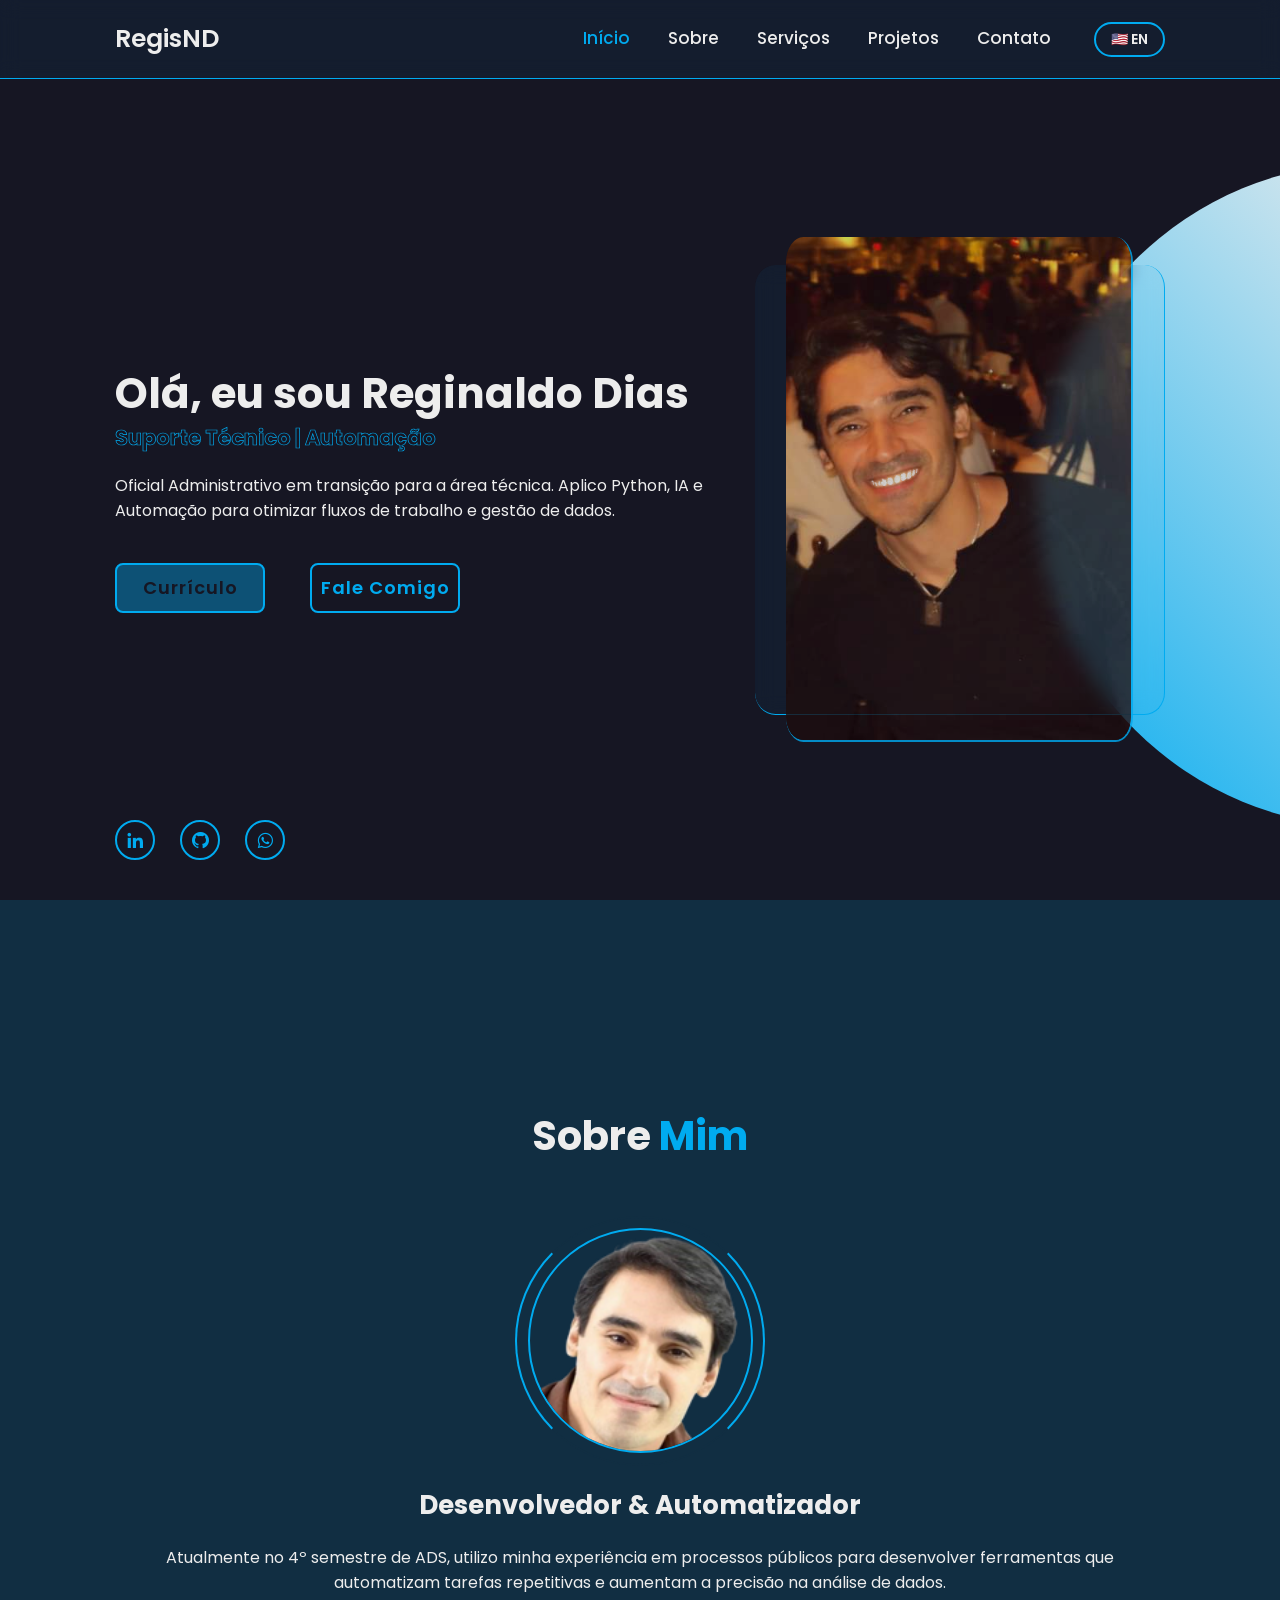
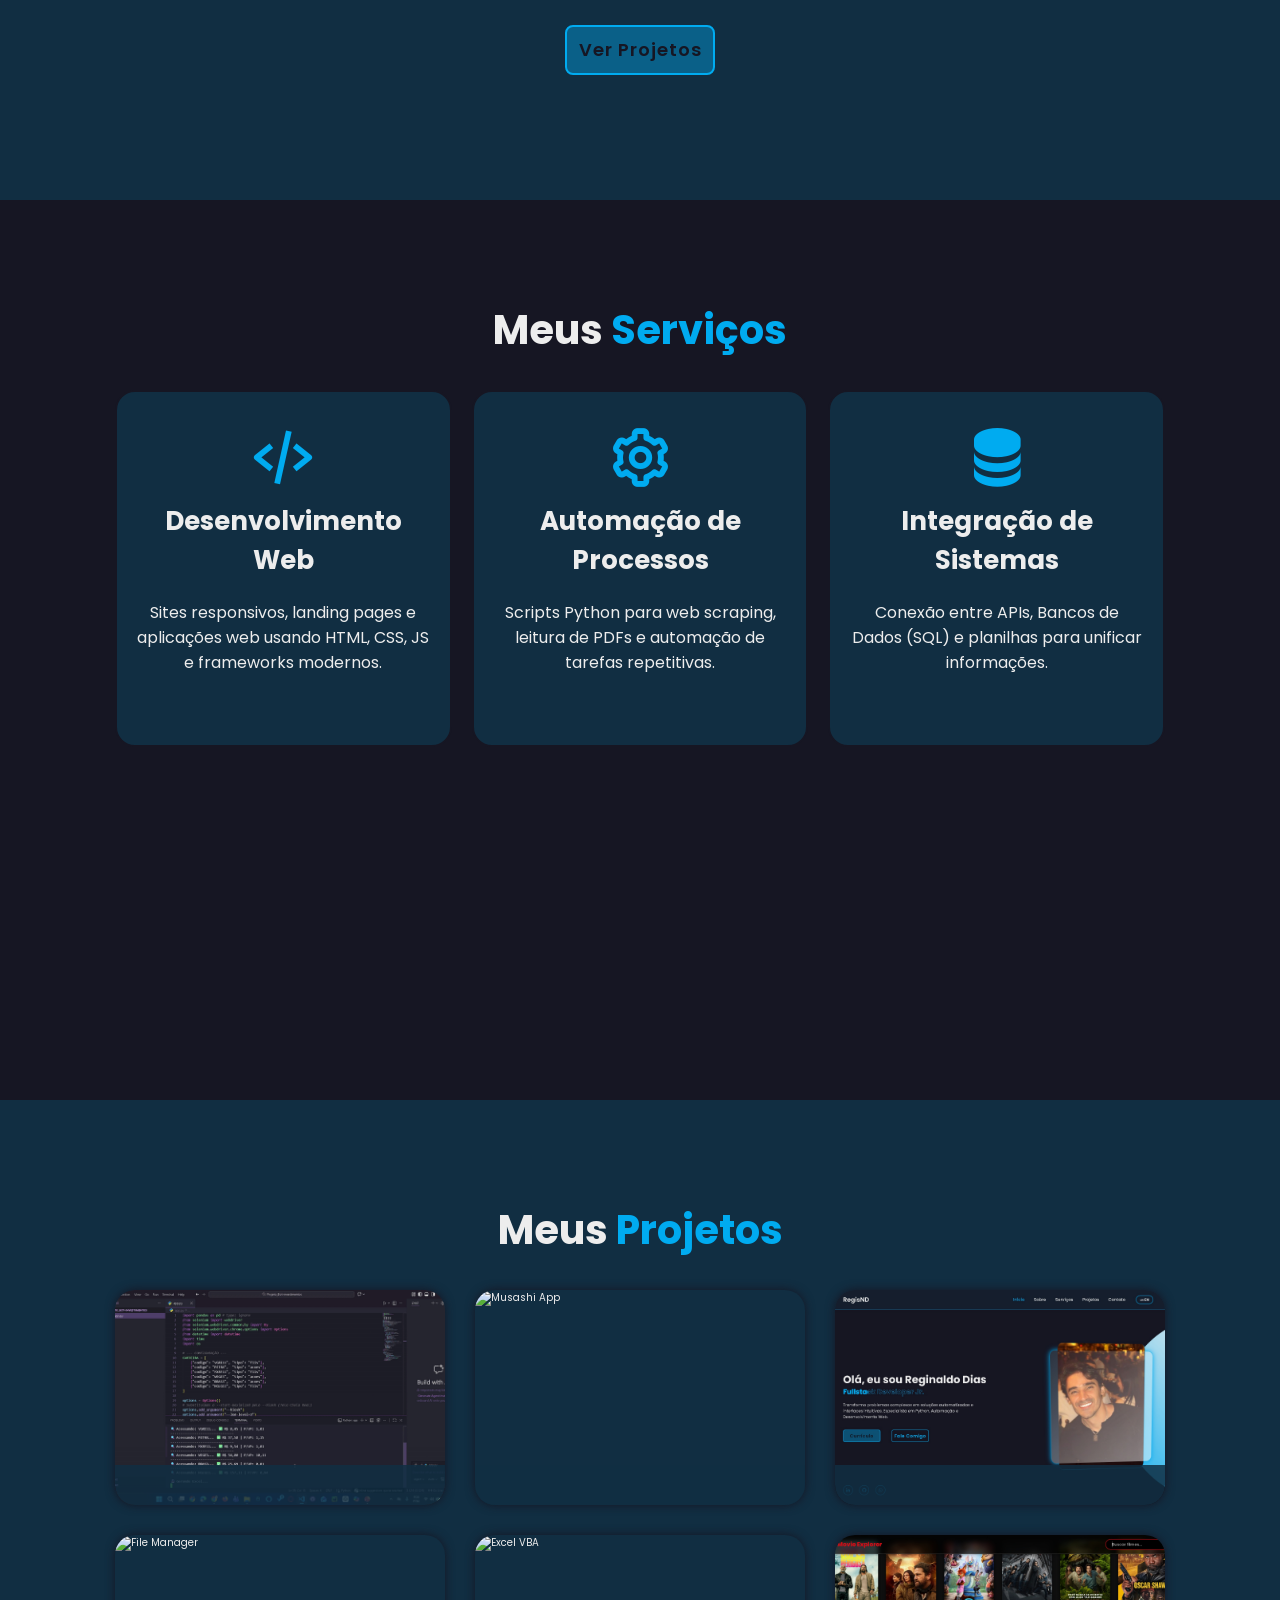
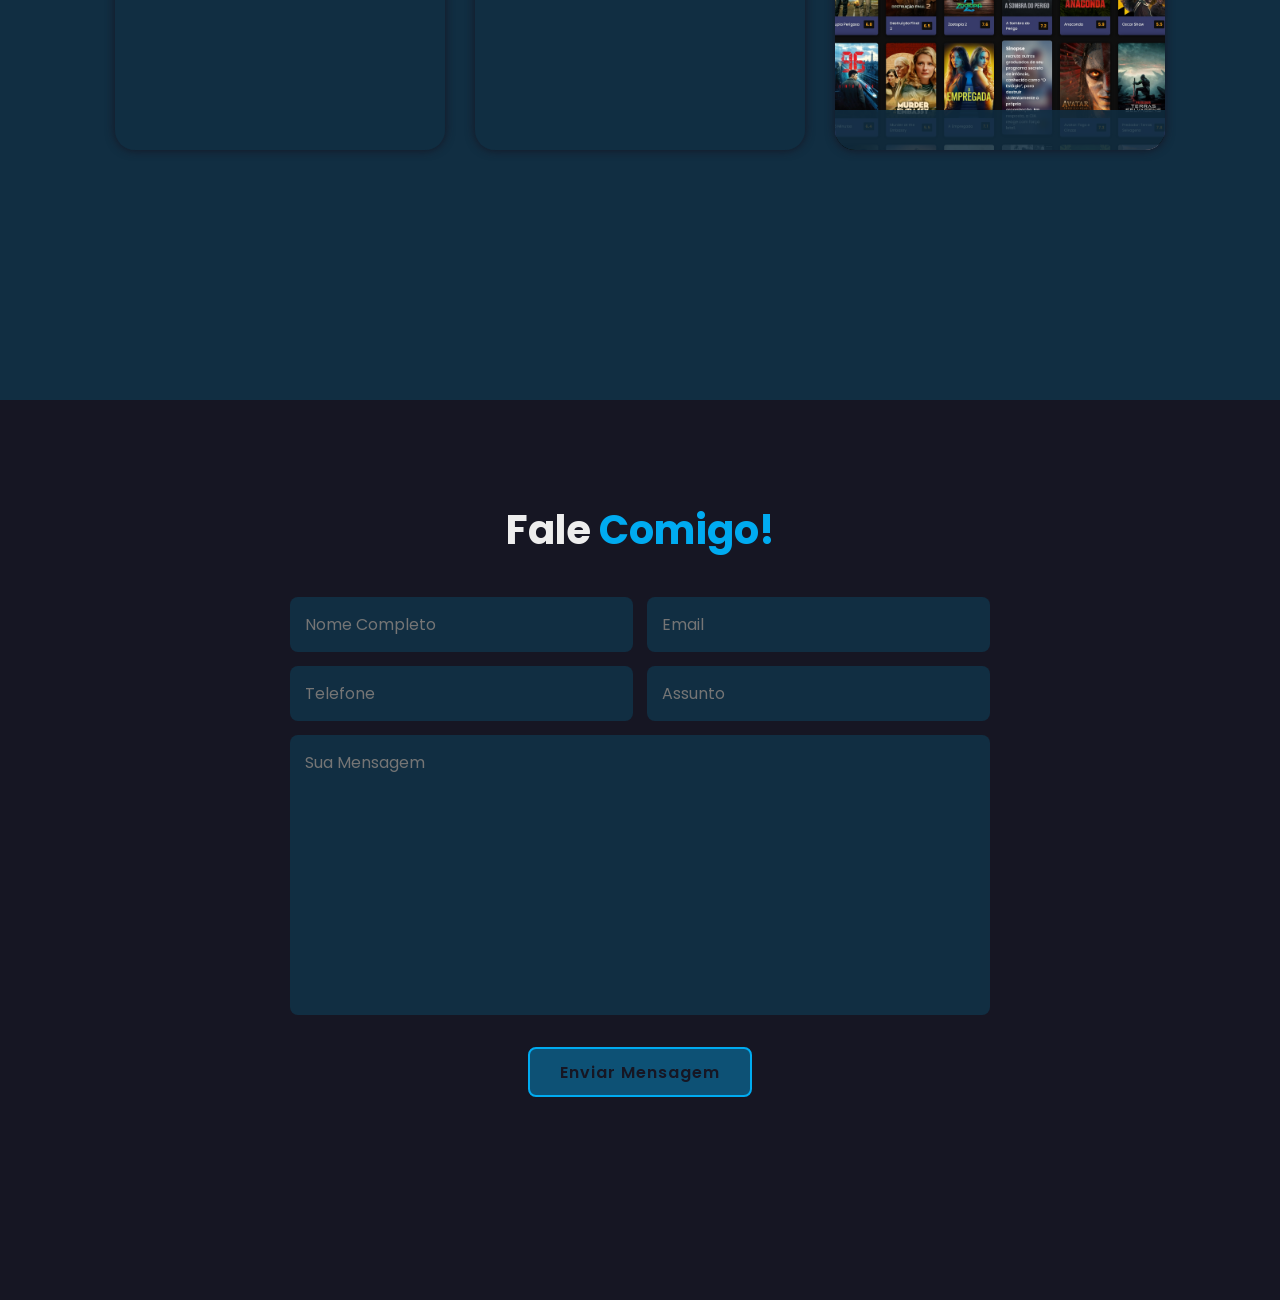
==== commit 36c399fa: "feat: Ajustes realizados na responsividade para telas acima de 2000px" ====
--- a/index.html
+++ b/index.html
@@ -29,9 +29,9 @@
             <div class="home-content">
                 <h1 data-lang="hero_title">Olá, eu sou <span>Reginaldo Dias</span></h1>
                 <div class="text-animate">
-                    <h3>Fullstack Developer Jr.</h3>
-                </div>
-                <p data-lang="hero_desc">Transformo problemas complexos em soluções automatizadas e interfaces intuitivas. Especialista em Python, Automação e Desenvolvimento Web.</p>
+                    <h3>Suporte Técnico | Automação</h3>
+                </div>
+                <p data-lang="hero_desc">Oficial Administrativo em transição para a área técnica. Aplico Python, IA e Automação para otimizar fluxos de trabalho e gestão de dados.</p>
                 <div class="btn-box">
                     <a href="curriculo.html" target="_blank" class="btn" data-lang="btn_cv">Currículo</a>
                     <a href="#contact" class="btn" data-lang="btn_talk">Fale Comigo</a>
@@ -46,9 +46,9 @@
         </div>
         
         <div class="home-sci">
-            <a href="#"><i class='bx bxl-linkedin'></i></a>
-            <a href="#"><i class='bx bxl-github' ></i></a>
-            <a href="#"><i class='bx bxl-whatsapp' ></i></a>
+            <a href="https://www.linkedin.com/in/reginaldo-neves-dias-00ba43249/" target="_blank"><i class='bx bxl-linkedin'></i></a>
+            <a href="https://github.com/RegisND" target="_blank"><i class='bx bxl-github' ></i></a>
+            <a href="https://wa.me/5511994867514?text=Olá,%20Reginaldo!%20Vi%20seu%20portfólio%20e%20gostaria%20de%20conversar." target="_blank"><i class='bx bxl-whatsapp' ></i></a>
         </div>
     </section>
 
@@ -60,7 +60,7 @@
         </div>
         <div class="about-content">
             <h3 data-lang="about_sub">Desenvolvedor & Automatizador</h3>
-            <p data-lang="about_text">Minha jornada começou na administração pública, onde percebi que a tecnologia poderia revolucionar a produtividade. Hoje, combino minha lógica de negócios com Python, Java e Web Development para criar softwares que economizam tempo e geram valor.</p>
+            <p data-lang="about_text">Atualmente no 4º semestre de ADS, utilizo minha experiência em processos públicos para desenvolver ferramentas que automatizam tarefas repetitivas e aumentam a precisão na análise de dados.</p>
             <div class="btn-box btns">
                 <a href="#portfolio" class="btn" data-lang="btn_projects">Ver Projetos</a>
             </div>
@@ -185,16 +185,16 @@
 
     <section id="contact" class="contact">
         <h2 class="heading" data-lang="contact_heading">Fale <span>Comigo!</span></h2>
-        <form action="#">
+        <form id="contactForm">
             <div class="input-box">
-                <input type="text" placeholder="Nome Completo" data-lang-ph="ph_name">
-                <input type="email" placeholder="Email" data-lang-ph="ph_email">
+                <input type="text" name="nome" placeholder="Nome Completo" data-lang-ph="ph_name">
+                <input type="email" name="email" placeholder="Email" data-lang-ph="ph_email">
             </div>
             <div class="input-box">
-                <input type="number" placeholder="Telefone" data-lang-ph="ph_phone">
-                <input type="text" placeholder="Assunto" data-lang-ph="ph_subject">
-            </div>
-            <textarea cols="30" rows="10" placeholder="Sua Mensagem" data-lang-ph="ph_msg"></textarea>
+                <input type="number" name="telefone" placeholder="Telefone" data-lang-ph="ph_phone">
+                <input type="text" name="assunto" placeholder="Assunto" data-lang-ph="ph_subject">
+            </div>
+            <textarea name="mensagem" cols="30" rows="10" placeholder="Sua Mensagem" data-lang-ph="ph_msg"></textarea>
             <div class="btn-box btns">
                 <button type="submit" class="btn" data-lang="btn_send">Enviar Mensagem</button>
             </div>
@@ -203,5 +203,6 @@
 
     <script type="text/javascript" src="./assets/js/vanilla-tilt.js"></script>
     <script src="assets/js/main.js"></script>
+    <script src="assets/js/mensagem.js"></script>
 </body>
 </html>
--- a/assets/css/style.css
+++ b/assets/css/style.css
@@ -162,13 +162,14 @@
 }
 
 .home-content .text-animate h3 {
-    font-size: 2.8rem;
+    font-size: 2.1rem;
     font-weight: 700;
     color: transparent;
     -webkit-text-stroke: .7px var(--main-color1);
     background-image: linear-gradient(var(--main-color1), var(--main-color1));
     background-repeat: no-repeat;
     -webkit-background-clip: text;
+    background-clip: text;
     background-position: -33rem 0;
     animation: homeBgText 6s linear infinite;
     animation-delay: 2s;
@@ -661,6 +662,205 @@
 }
 
 /* --- RESPONSIVIDADE --- */
+/* Regra para Monitores Grandes (2K+) */
+@media (min-width: 2000px) {
+    .header {
+        /* Aumentamos o padding lateral para o conteúdo não ficar "esparramado" */
+        padding: 2rem 9%;
+        height: 12rem;
+    }
+    
+    .header .logo {
+        font-size: 5rem; /* Logo um pouco maior para acompanhar a tela */
+    }
+
+    .navbar a {
+        font-size: 3rem; /* Links um pouco maiores */
+        margin-left: 4rem;
+    }
+
+    .lang-btn {
+        padding: 1.2rem 2.5rem; /* Mais respiro interno */
+        font-size: 2.2rem;       /* Texto maior */
+        border-radius: 50px;    /* Arredondamento proporcional */
+        margin-left: 5rem;      /* Afasta dos links */
+    }
+    
+    /* Se o ícone do menu (hamburguer) aparecer aqui por erro, garantimos que suma */
+    #menu-icon {
+        font-size: 4.5rem;
+    }
+
+    /* --- Ajustes Globais de Seção --- */
+    .home {
+        padding-top: 15rem; /* Aumenta o espaço entre o Header e o conteúdo */
+        padding-bottom: 5rem;
+        min-height: 100vh;
+        display: flex;
+        align-items: center; /* Garante centralização vertical do conteúdo */
+    }
+
+    .home .container {
+        align-items: center; 
+        gap: 10rem; /* Cria um espaço fixo entre o texto e a foto */
+    }
+
+    /* Se a foto ainda parecer muito alta, podemos limitar o topo dela */
+    .home-img {
+        margin-top: 2rem; 
+    }
+
+    /* --- Conteúdo de Texto --- */
+    .home-content {
+        max-width: 100rem; /* Aumenta o limite de largura do texto */
+    }
+
+    .home-content h1 {
+        font-size: 6.5rem; /* Nome bem imponente */
+    }
+
+    .home-content p {
+        font-size: 2.8rem; /* Descrição legível */
+        max-width: 80rem;
+    }
+
+    /* Ajuste da Animação do Cargo (H3) */
+    .home-content .text-animate {
+        width: 60rem; /* Aumenta a largura da área da animação */
+    }
+
+    .home-content .text-animate h3 {
+        font-size: 3.9rem;
+        -webkit-text-stroke: 1.5px var(--main-color1);
+        background-position: -60rem 0; /* Ajustado para a nova largura */
+    }
+
+    /* Corrigindo o Keyframe para telas grandes */
+    @keyframes homeBgText {
+        0%, 10%, 100% { background-position: -60rem 0; }
+        65%, 85% { background-position: 0 0; }
+    }
+
+    /* --- Botões Escalonados --- */
+    .btn-box {
+        width: 55rem; /* Aumenta o container dos botões */
+        height: 8rem;
+    }
+
+    .btn-box .btn {
+        width: 25rem;
+        font-size: 2.8rem;
+        border-radius: 1.5rem;
+        border: .3rem solid var(--main-color1);
+    }
+
+    /* --- Redes Sociais --- */
+    .home-sci {
+        bottom: 8rem;
+        left: 9%; /* Alinha com o padding do header */
+        width: 300px;
+    }
+
+    .home-sci a {
+        width: 70px;
+        height: 70px;
+        font-size: 3.5rem;
+        border: .3rem solid var(--main-color1);
+    }
+
+    /* --- Foto de Perfil --- */
+    .home-img {
+        width: 650px; /* Foto maior para preencher a tela */
+    }
+
+    .home-img .card {
+        height: 700px;
+        border-radius: 3rem;
+    }
+
+    .home-img .card img {
+        border-radius: 2rem;
+    }
+
+    /* Ajuste do Círculo de Fundo */
+    .home::before {
+        clip-path: circle(35% at 105% 55%); /* Círculo um pouco maior */
+    }
+    
+    .home::before {
+        /* Reduzimos de 35% para 25% e ajustamos a posição para não colar na borda */
+        clip-path: circle(30% at 110% 53%); 
+        /* background: linear-gradient(
+            45deg,
+            var(--main-bg-color),
+            var(--main-color1), 
+            var(--txt-color)
+        ); */
+    }
+
+    .about {
+        display: flex;
+        flex-direction: column; /* Mantém a estrutura que você gosta */
+        justify-content: center;
+        align-items: center;
+        gap: 6rem;             /* Espaço entre imagem e texto */
+        padding: 15rem 15%;
+        min-height: 100vh;
+    }
+
+    /* Imagem e Spinner Gigantes */
+    .about-img {
+        width: 50rem; 
+        height: 50rem;
+    }
+
+    .about-img img {
+        width: 80%;
+        border: .5rem solid var(--main-color1);
+    }
+
+    .about-img .circle-spin {
+        border-top: .3rem solid var(--second-bg-color);
+        border-bottom: .3rem solid var(--second-bg-color);
+        border-left: .3rem solid var(--main-color1);
+        border-right: .3rem solid var(--main-color1);
+    }
+
+    /* Conteúdo Centralizado */
+    .about-content {
+        text-align: center;
+        max-width: 120rem; /* Limita a largura para o texto não ficar gigante horizontalmente */
+    }
+
+    /* Título da Seção (Ex: SOBRE MIM) */
+    .heading {
+        font-size: 7.5rem !important;
+        margin-bottom: 4rem;
+    }
+
+    .about-content h3 {
+        font-size: 4rem;
+    }
+
+    .about-content p {
+        font-size: 2.8rem;
+        line-height: 1.8;
+        margin: 3rem 0 5rem;
+    }
+
+    /* Botão no Centro */
+    .about-content .btn-box.btns {
+        justify-content: center;
+        height: 8rem; /* Acompanha a escala dos botões da Home */
+    }
+
+    .about-content .btn-box.btns .btn {
+        width: 25rem;
+        font-size: 2.8rem;
+        border-radius: 1.5rem;
+    }
+}
+
 @media (max-width: 1200px) {
     html { font-size: 55%; }
 }
@@ -674,62 +874,96 @@
 }
 
 @media (max-width: 768px) {
-    #menu-icon { display: block; }
-
+    /* Efeito de Empurrar o Body */
+    body {
+        transition: transform 0.4s ease;
+        overflow-x: hidden;
+    }
+    body.menu-open {
+        transform: translateX(250px); /* Empurra o conteúdo para a direita */
+    }
+
+    /* Menu Lateral Glassmorphism */
     .navbar {
-        position: absolute;
-        top: 100%;
-        left: 0;
+        position: fixed;
+        top: 0;
+        left: -250px; /* Escondido à esquerda */
+        width: 250px;
+        height: 100vh;
+        background: rgba(0, 49, 71, 0.8) !important; /* Cor do seu tema com transparência */
+        backdrop-filter: blur(15px);
+        display: flex !important;
+        flex-direction: column;
+        justify-content: center;
+        align-items: center;
+        transition: 0.4s ease;
+        z-index: 999;
+        border-right: 1px solid rgba(255, 255, 255, 0.1);
+    }
+
+    .navbar.active {
+        left: 0; /* Surge vindo da esquerda */
+    }
+
+    .navbar a {
+        font-size: 1.8rem !important;
+        margin: 1.5rem 0 !important;
+    }
+
+    /* HOME - Hierarquia e Tamanhos */
+    .home {
+        padding-top: 8rem;
+        display: flex;
+        flex-direction: column !important; /* Foto -> Nome -> Descrição */
+        align-items: center;
+        text-align: center;
+    }
+
+    .home-img {
+        width: 180px !important; /* Foto menor */
+        height: 180px !important;
+        margin-bottom: 2rem;
+    }
+    .home-img .card { height: 100%; width: 100%; }
+
+    .home-content h1 {
+        font-size: 3rem !important;
+        line-height: 1.2;
+    }
+
+    .home-content p {
+        font-size: 1.4rem;
+        padding: 0 10px;
+        margin-top: 1rem;
+    }
+
+    /* BOTÕES MENORES */
+    .btn-box {
+        display: flex;
+        gap: 1rem;
+        justify-content: center;
+        margin-top: 2rem;
+    }
+
+    .btn-box .btn {
+        padding: 0.8rem 1.5rem !important; /* Botões compactos */
+        font-size: 1.3rem !important;
+        min-width: 120px;
+    }
+
+    /* REDES SOCIAIS MENORES */
+    .home-sci {
+        position: relative !important;
         width: 100%;
-        padding: 1rem 3%;
-        background: var(--main-bg-color);
-        border-top: .1rem solid rgba(0,0,0,.2);
-        box-shadow: 0 .5rem 1rem rgba(0,0,0,.2);
-        display: none; 
-    }
-
-    .navbar.active { display: block; }
-
-    .navbar a {
-        display: block;
-        font-size: 2rem;
-        margin: 3rem 0;
-    }
-
-    .lang-btn {
-        margin: 2rem 0;
-        display: block;
-        width: 120px;
-    }
-
-    .home { flex-direction: column; }
-    
-    .home .container {
-        flex-direction: column;
-        gap: 4rem;
-    }
-
-    .home-sci {
-        position: relative;
-        bottom: 0;
-        left: 0;
-        margin-top: 2rem;
-    }
-
-    .home-content h3 { font-size: 2.6rem; }
-    .home-content h1 { font-size: 5rem; }
-
-    .home-img { width: 70vw; margin-top: 4rem; }
-    .home-img .card { height: 70vw; }
-
-    .about { flex-direction: column-reverse; }
-    .about img { width: 70vw; margin-top: 4rem; }
-
-    .services h2 { margin-bottom: 3rem; }
-    .portfolio h2 { margin-bottom: 3rem; }
-    
-    .portfolio-container { 
-        grid-template-columns: 1fr; 
+        justify-content: center;
+        gap: 1.5rem;
+        margin-top: 2.5rem;
+    }
+
+    .home-sci a {
+        width: 35px !important; /* Ícones menores */
+        height: 35px !important;
+        font-size: 1.8rem !important;
     }
 }
 
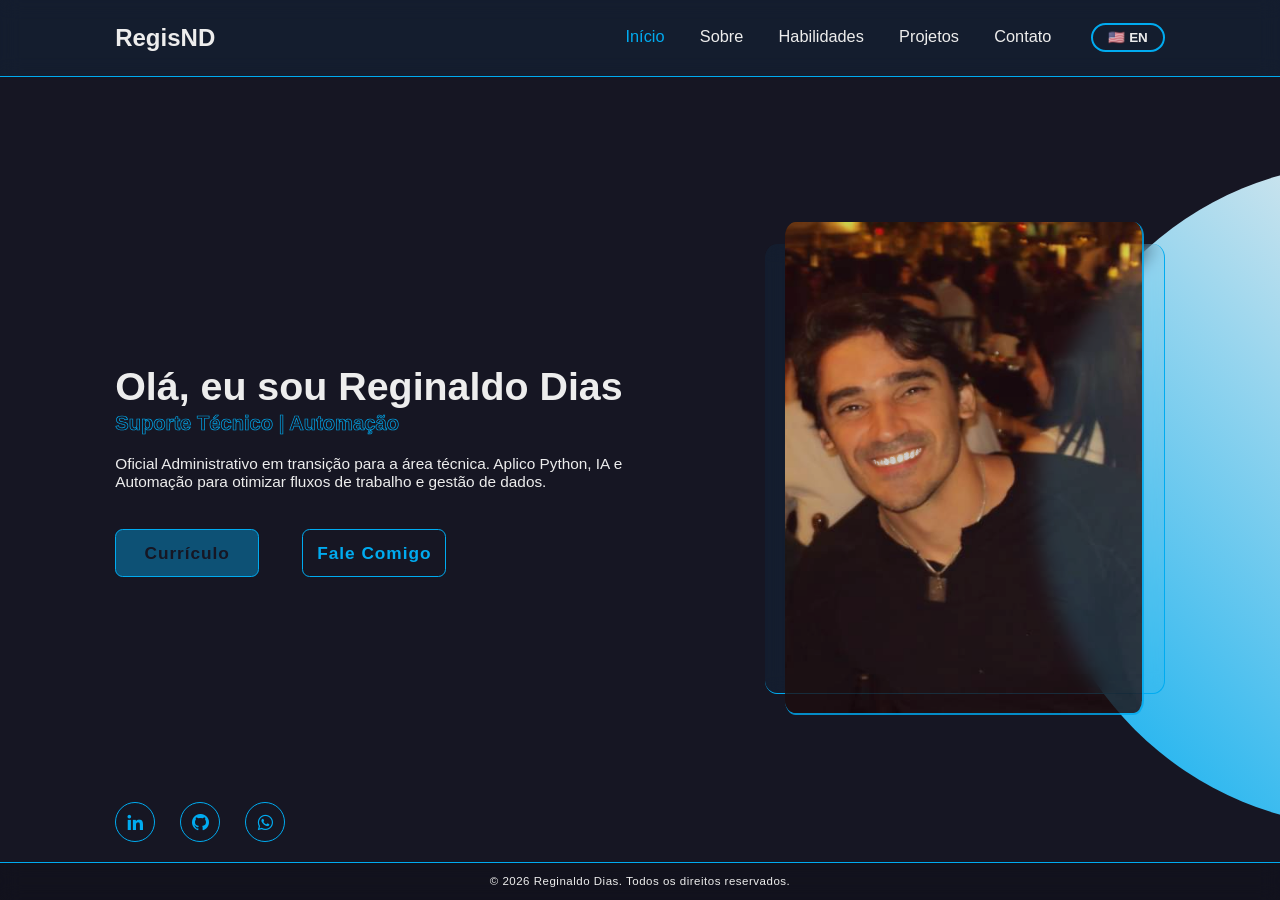
==== commit 719e553e: "Refatoração: modularização do CSS e ajuste do layout global" ====
--- a/index.html
+++ b/index.html
@@ -1,208 +1,80 @@
 <!DOCTYPE html>
 <html lang="pt-br">
+
 <head>
     <meta charset="UTF-8">
     <meta name="viewport" content="width=device-width, initial-scale=1.0">
-    <title>Personal Portfólio Website HTML CSS Only</title>
-    <link rel="stylesheet" href="assets/css/style.css">
-    <link rel="stylesheet" href="assets/css/skins/main-color1.css">
+    <title>Home | Personal Portfólio</title>
+    <link rel="stylesheet" href="assets/css/main-color1.css">
+    <link rel="stylesheet" href="assets/css/reset.css">
+    <link rel="stylesheet" href="assets/css/base.css">
+    <link rel="stylesheet" href="assets/css/layout.css">
+    <link rel="stylesheet" href="assets/css/sections/home.css">
+    <link rel="stylesheet" href="assets/css/sections/about.css">
+    <link rel="stylesheet" href="assets/css/sections/services.css">
+    <link rel="stylesheet" href="assets/css/sections/portfolio.css">
+    <link rel="stylesheet" href="assets/css/sections/contact.css">
+    <link rel="stylesheet" href="assets/css/buttons.css">
+    <link rel="stylesheet" href="assets/css/animations.css">
+    <link rel="stylesheet" href="assets/css/responsive.css">
     <link href='https://unpkg.com/boxicons@2.1.4/css/boxicons.min.css' rel='stylesheet'>
 </head>
-<body>
+
+<body class="bg-dark">
     <header class="header">
-        <a href="#" class="logo">RegisND</a>
-        
+        <a href="index.html" class="logo">RegisND</a>
+
         <nav class="navbar">
-            <a href="#home" class="active" data-lang="nav_home">Início</a>
-            <a href="#about" data-lang="nav_about">Sobre</a>
-            <a href="#services" data-lang="nav_services">Serviços</a>
-            <a href="#portfolio" data-lang="nav_portfolio">Projetos</a>
-            <a href="#contact" data-lang="nav_contact">Contato</a>
+            <a href="index.html" class="active">Início</a>
+            <a href="sobre.html">Sobre</a>
+            <a href="habilidades.html">Habilidades</a>
+            <a href="projetos.html">Projetos</a>
+            <a href="contato.html">Contato</a>
             <button id="lang-switch" class="lang-btn">🇺🇸 EN</button>
         </nav>
-        
+
         <div class="bx bx-menu" id="menu-icon"></div>
     </header>
 
-    <section id="home" class="home">
-        <div class="container">
-            <div class="home-content">
-                <h1 data-lang="hero_title">Olá, eu sou <span>Reginaldo Dias</span></h1>
-                <div class="text-animate">
-                    <h3>Suporte Técnico | Automação</h3>
+    <main>
+        <section id="home" class="home">
+            <div class="container">
+                <div class="home-content">
+                    <h1>Olá, eu sou <span>Reginaldo Dias</span></h1>
+                    <div class="text-animate">
+                        <h3>Suporte Técnico | Automação</h3>
+                    </div>
+                    <p>Oficial Administrativo em transição para a área técnica. Aplico Python, IA e Automação para
+                        otimizar
+                        fluxos de trabalho e gestão de dados.</p>
+                    <div class="btn-box">
+                        <a href="curriculo.html" target="_blank" class="btn">Currículo</a>
+                        <a href="contato.html" class="btn">Fale Comigo</a>
+                    </div>
                 </div>
-                <p data-lang="hero_desc">Oficial Administrativo em transição para a área técnica. Aplico Python, IA e Automação para otimizar fluxos de trabalho e gestão de dados.</p>
-                <div class="btn-box">
-                    <a href="curriculo.html" target="_blank" class="btn" data-lang="btn_cv">Currículo</a>
-                    <a href="#contact" class="btn" data-lang="btn_talk">Fale Comigo</a>
-                </div>
-            </div>
-            
-            <div class="home-img">
-                <div class="card">
-                    <img src="./assets/images/reginaldo.png" alt="Foto de Perfil">
-                </div>
-            </div>
-        </div>
-        
-        <div class="home-sci">
-            <a href="https://www.linkedin.com/in/reginaldo-neves-dias-00ba43249/" target="_blank"><i class='bx bxl-linkedin'></i></a>
-            <a href="https://github.com/RegisND" target="_blank"><i class='bx bxl-github' ></i></a>
-            <a href="https://wa.me/5511994867514?text=Olá,%20Reginaldo!%20Vi%20seu%20portfólio%20e%20gostaria%20de%20conversar." target="_blank"><i class='bx bxl-whatsapp' ></i></a>
-        </div>
-    </section>
 
-    <section id="about" class="about">
-        <h2 class="heading" data-lang="about_heading">Sobre <span>Mim</span></h2>
-        <div class="about-img">
-            <img src="./assets/images/regis.png" alt="">
-            <span class="circle-spin"></span>
-        </div>
-        <div class="about-content">
-            <h3 data-lang="about_sub">Desenvolvedor & Automatizador</h3>
-            <p data-lang="about_text">Atualmente no 4º semestre de ADS, utilizo minha experiência em processos públicos para desenvolver ferramentas que automatizam tarefas repetitivas e aumentam a precisão na análise de dados.</p>
-            <div class="btn-box btns">
-                <a href="#portfolio" class="btn" data-lang="btn_projects">Ver Projetos</a>
-            </div>
-        </div>
-    </section>
-
-    <section id="services" class="services">
-        <h2 class="heading" data-lang="services_heading">Meus <span>Serviços</span></h2>
-        <div class="services-container">
-            <div class="services-box">
-                <i class='bx bx-code-alt'></i>
-                <h3 data-lang="serv_1_title">Desenvolvimento Web</h3>
-                <p data-lang="serv_1_desc">Sites responsivos, landing pages e aplicações web usando HTML, CSS, JS e frameworks modernos.</p>
-            </div>
-            <div class="services-box">
-                <i class='bx bx-cog'></i>
-                <h3 data-lang="serv_2_title">Automação de Processos</h3>
-                <p data-lang="serv_2_desc">Scripts Python para web scraping, leitura de PDFs e automação de tarefas repetitivas.</p>
-            </div>
-            <div class="services-box">
-                <i class='bx bxs-data'></i>
-                <h3 data-lang="serv_3_title">Integração de Sistemas</h3>
-                <p data-lang="serv_3_desc">Conexão entre APIs, Bancos de Dados (SQL) e planilhas para unificar informações.</p>
-            </div>
-        </div>
-    </section>
-
-    <section id="portfolio" class="portfolio">
-        <h2 class="heading" data-lang="portfolio_heading">Meus <span>Projetos</span></h2>
-        <div class="portfolio-container">
-            
-            <div class="portfolio-box">
-                <img src="./assets/images/bot-invest.gif" alt="Bot Investimentos">
-                <div class="portfolio-layer">
-                    <h4>Bot de Investimentos</h4>
-                    <p data-lang="proj_1_desc">Automação Python com Selenium que monitora carteira de ativos (FIIs/Ações) e gera relatórios em Excel.</p>
-                    
-                    <div class="portfolio-links">
-                        <a href="https://github.com/regisnd/bot-investimentos-python" target="_blank">
-                            <i class='bx bxl-github'></i>
-                        </a>
+                <div class="home-img">
+                    <div class="card">
+                        <img src="./assets/images/reginaldo.png" alt="Foto de Perfil">
                     </div>
                 </div>
             </div>
 
-            <div class="portfolio-box">
-                <img src="./assets/images/projeto2.jpg" alt="Musashi App">
-                <div class="portfolio-layer">
-                    <h4>Musashi Training</h4>
-                    <p data-lang="proj_2_desc">App Fullstack (C# + JS) para gestão de treinos gamificados.</p>
-                    
-                    <div class="portfolio-links">
-                        <a href="https://regisnd.github.io/musashi-training/" target="_blank" title="Em Desenvolvimento">
-                            <i class='bx bx-link-external'></i>
-                        </a>
-                        
-                        <a href="https://github.com/RegisND/musashi-training" target="_blank">
-                            <i class='bx bxl-github'></i>
-                        </a>
-                    </div>
-                </div>
+            <div class="home-sci">
+                <a href="https://www.linkedin.com/in/reginaldo-neves-dias-00ba43249/" target="_blank"><i
+                        class='bx bxl-linkedin'></i></a>
+                <a href="https://github.com/RegisND" target="_blank"><i class='bx bxl-github'></i></a>
+                <a href="https://wa.me/5511994867514" target="_blank"><i class='bx bxl-whatsapp'></i></a>
             </div>
-
-            <div class="portfolio-box">
-                <img src="./assets/images/projeto3.jpg" alt="Portfolio">
-                <div class="portfolio-layer">
-                    <h4>Personal Portfolio</h4>
-                    <p data-lang="proj_3_desc">Site responsivo com Glassmorphism e animações CSS.</p>
-                    
-                    <div class="portfolio-links">
-                        <a href="https://regisnd.github.io/portfolio/" target="_blank"><i class='bx bx-link-external'></i></a>
-                        <a href="https://github.com/RegisND/portfolio" target="_blank"><i class='bx bxl-github'></i></a>
-                    </div>
-                </div>
-            </div>
-
-            <div class="portfolio-box">
-                <img src="./assets/images/projeto4.jpg" alt="File Manager">
-                <div class="portfolio-layer">
-                    <h4>PDF Organizer</h4>
-                    <p data-lang="proj_4_desc">Script para renomear e organizar milhares de arquivos automaticamente.</p>
-                    
-                    <div class="portfolio-links">
-                        <a href="#" target="_blank"><i class='bx bx-link-external'></i></a>
-                        <a href="#" target="_blank"><i class='bx bxl-github'></i></a>
-                    </div>
-                </div>
-            </div>
-
-            <div class="portfolio-box">
-                <img src="./assets/images/projeto5.jpg" alt="Excel VBA">
-                <div class="portfolio-layer">
-                    <h4>Macro Validator</h4>
-                    <p data-lang="proj_5_desc">Sistema em VBA para correção e validação de base de dados.</p>
-                    
-                    <div class="portfolio-links">
-                        <a href="#" target="_blank"><i class='bx bx-link-external'></i></a>
-                        <a href="#" target="_blank"><i class='bx bxl-github'></i></a>
-                    </div>
-                </div>
-            </div>
-
-            <div class="portfolio-box">
-                <img src="./assets/images/projeto6.jpg" alt="Movie App">
-                <div class="portfolio-layer">
-                    <h4>Movie Explorer 2.0</h4>
-                    <p data-lang="proj_6_desc">Aplicação Web responsiva consumindo a API do TMDB com Dark Mode e Glassmorphism.</p>
-                    
-                    <div class="portfolio-links">
-                        <a href="https://regisnd.github.io/movie-explorer-js/" target="_blank" title="Ver Site Online">
-                            <i class='bx bx-link-external'></i>
-                        </a>
-                        <a href="https://github.com/regisnd/movie-explorer-js" target="_blank" title="Ver Código">
-                            <i class='bx bxl-github'></i>
-                        </a>
-                    </div>
-                </div>
-            </div>
-
-        </div>
-    </section>
-
-    <section id="contact" class="contact">
-        <h2 class="heading" data-lang="contact_heading">Fale <span>Comigo!</span></h2>
-        <form id="contactForm">
-            <div class="input-box">
-                <input type="text" name="nome" placeholder="Nome Completo" data-lang-ph="ph_name">
-                <input type="email" name="email" placeholder="Email" data-lang-ph="ph_email">
-            </div>
-            <div class="input-box">
-                <input type="number" name="telefone" placeholder="Telefone" data-lang-ph="ph_phone">
-                <input type="text" name="assunto" placeholder="Assunto" data-lang-ph="ph_subject">
-            </div>
-            <textarea name="mensagem" cols="30" rows="10" placeholder="Sua Mensagem" data-lang-ph="ph_msg"></textarea>
-            <div class="btn-box btns">
-                <button type="submit" class="btn" data-lang="btn_send">Enviar Mensagem</button>
-            </div>
-        </form>
-    </section>
+        </section>
+    </main>
+    <footer>
+        <p>© 2026 Reginaldo Dias. Todos os direitos reservados.</p>
+    </footer>
 
     <script type="text/javascript" src="./assets/js/vanilla-tilt.js"></script>
     <script src="assets/js/main.js"></script>
     <script src="assets/js/mensagem.js"></script>
 </body>
+
 </html>
--- a/assets/css/main-color1.css
+++ b/assets/css/main-color1.css
@@ -0,0 +1,9 @@
+:root {
+    --main-color1: rgba(0, 171, 240);
+    --main-color2: rgba(0, 171, 240, 0.4);
+    --main-color3: rgba(0, 171, 240, 0.05);
+
+    --main-bg-color: rgb(22, 22, 35);
+    --second-bg-color: rgb(17, 46, 66);
+    --txt-color: rgb(237, 237, 237);
+}
--- a/assets/css/base.css
+++ b/assets/css/base.css
@@ -0,0 +1,36 @@
+#sobre, #projetos {
+    background: var(--second-bg-color);
+}
+
+body {
+    background: var(--main-bg-color);
+    color: var(--txt-color);
+}
+
+body.bg-dark {
+    background: var(--main-bg-color);
+}
+
+body.bg-light {
+    background: var(--second-bg-color);
+}
+
+section {
+    /* min-height: 100vh; */
+    flex: 1;
+    padding: 8rem 9% 0;
+    display: flex;
+    flex-direction: column;
+    justify-content: center;
+}
+
+/* --- TÍTULOS GLOBAIS --- */
+.heading {
+    font-size: 4rem; 
+    margin-bottom: 2rem;
+    text-align: center;
+}
+
+.heading span {
+    color: var(--main-color1);
+}
--- a/assets/css/layout.css
+++ b/assets/css/layout.css
@@ -0,0 +1,116 @@
+/* --- LAYOUT GLOBAL --- */
+body {
+    display: flex;
+    flex-direction: column;
+    min-height: 100vh; /* Garante que o corpo ocupe a tela toda */
+}
+
+main {
+    flex: 1;
+    display: flex;
+    flex-direction: column;
+}
+
+/* --- HEADER --- */
+.header {
+    height: 8rem;
+    position: fixed;
+    top: 0;
+    left: 0;
+    width: 100%;
+    padding: 0 9%;
+    background: var(--main-color3);
+    display: flex;
+    justify-content: space-between;
+    align-items: center;
+    backdrop-filter: blur(10px);
+    border-bottom: 1px solid var(--main-color1);
+    z-index: 100;
+}
+
+.header::before {
+    content: '';
+    position: absolute;
+    top: 0;
+    left: -100%;
+    width: 100%;
+    height: 100%;
+    background: linear-gradient(90deg, transparent, rgba(255, 255, 255, .4), transparent);
+    transition: .7s;
+}
+
+.header:hover::before {
+    left: 100%;
+}
+
+.logo {
+    font-size: 2.5rem;
+    color: var(--txt-color);
+    font-weight: 600;
+    cursor: default;
+    transition: 0.5s;
+}
+
+.logo:hover {
+    color: var(--main-color1);
+}
+
+.navbar a {
+    font-size: 1.7rem;
+    color: var(--txt-color);
+    font-weight: 500;
+    margin-left: 3.5rem;
+    transition: .3s;
+}
+
+.navbar a:hover,
+.navbar a.active {
+    color: var(--main-color1);
+}
+
+#menu-icon {
+    font-size: 3.6rem;
+    color: var(--txt-color);
+    cursor: pointer;
+    display: none; /* Escondido por padrão no desktop */
+    z-index: 1001; /* Acima do navbar mobile */
+}
+
+footer {
+    height: 4rem;
+    width: 100%;
+    display: flex;
+    justify-content: center;
+    align-items: center;
+    /* Efeito Glassmorphism igual ao Header */
+    background: rgba(0, 0, 0, 0.15);
+    backdrop-filter: blur(10px);
+    border-top: 1px solid var(--main-color1);
+    flex-shrink: 0;
+    position: relative;
+    z-index: 100;
+    overflow: hidden;
+}
+
+footer::before {
+    content: '';
+    position: absolute;
+    top: 0;
+    left: -100%;
+    width: 100%;
+    height: 100%;
+    background: linear-gradient(90deg, transparent, rgba(255, 255, 255, .2), transparent);
+    transition: .7s;
+}
+
+footer:hover::before {
+    left: 100%;
+}
+
+footer p {
+    font-size: 1.2rem;
+    color: var(--txt-color);
+    /* opacity: 0.7; */
+    font-weight: 300;
+    letter-spacing: 0.5px;
+}
--- a/assets/css/sections/home.css
+++ b/assets/css/sections/home.css
@@ -0,0 +1,116 @@
+/* --- HOME --- */
+.home {
+    height: 100%;
+    display: flex;
+    /* justify-content: center; */
+    align-items: center;
+    /* padding: 0 9%; */
+}
+
+/* Círculo de Fundo */
+.home::before {
+    content: '';
+    position: absolute;
+    top: 0;
+    left: 0;
+    width: 100%;
+    height: 100%;
+    background: linear-gradient(
+        45deg,
+        var(--main-bg-color),
+        var(--main-color1), 
+        var(--txt-color)
+    );
+    clip-path: circle(30% at 107% 55%);
+    z-index: -2;
+}
+
+.home .container {
+    width: 100%;
+    display: flex;
+    justify-content: space-between;
+    align-items: center;
+}
+
+.home-content {
+    max-width: 60rem;
+}
+
+.home-content h1 {
+    font-size: 4rem; 
+    font-weight: 700;
+    line-height: 1.3;
+}
+
+.home-content h1 span {
+    color: var(--txt-color);
+}
+
+.home-content .text-animate {
+    position: relative;
+    width: 32.8rem;
+}
+
+.home-content .text-animate h3 {
+    font-size: 2.1rem;
+    font-weight: 700;
+    color: transparent;
+    -webkit-text-stroke: .7px var(--main-color1);
+    background-image: linear-gradient(var(--main-color1), var(--main-color1));
+    background-repeat: no-repeat;
+    -webkit-background-clip: text;
+    background-clip: text;
+    background-position: -33rem 0;
+    animation: homeBgText 6s linear infinite;
+    animation-delay: 2s;
+}
+
+@keyframes homeBgText {
+    0%, 10%, 100% { background-position: -33rem 0; }
+    65%, 85% { background-position: 0 0; }
+}
+
+.home-content p {
+    font-size: 1.6rem;
+    margin: 2rem 0 4rem;
+}
+
+/* Card da Foto Home */
+.home-img {
+    width: 410px;
+    height: 450px;
+}
+
+.home-img .card {
+    position: relative;
+    width: 100%;
+    height: 100%;
+    background-color: var(--main-color3);
+    border-radius: 3%;
+    border-right: 1px solid var(--main-color1);
+    border-bottom: 1px solid var(--main-color1);
+    display: flex;
+    justify-content: center;
+    align-items: center;
+    backdrop-filter: blur(10px);
+    transition: 0.5s;
+}
+
+.home-img .card:hover {
+    border: 1px solid var(--main-color1);
+    box-shadow: 0 0 20px var(--main-color1);
+}
+
+.home-img .card img {
+    width: 90%;
+    height: 110%;
+    border-radius: 3%;
+    border-right: 2px solid var(--main-color1);
+    border-bottom: 2px solid var(--main-color1);
+    opacity: 0.8;
+    transition: 0.5s;
+}
+
+.home-img .card:hover img {
+    opacity: 1;
+}
--- a/assets/css/sections/about.css
+++ b/assets/css/sections/about.css
@@ -0,0 +1,71 @@
+/* --- ABOUT --- */
+.about {
+    height: 100%;
+    display: flex;
+    justify-content: center;
+    align-items: center;
+    flex-direction: column;
+    gap: 2rem;
+    background: var(--second-bg-color);
+}
+
+.about-img {
+    position: relative;
+    width: 25rem;
+    height: 25rem;
+    border-radius: 50%;
+    display: flex;
+    justify-content: center;
+    align-items: center;
+}
+
+.about-img img {
+    width: 90%;
+    border-radius: 50%;
+    border: .2rem solid var(--main-color1);
+}
+
+.about-img .circle-spin {
+    position: absolute;
+    top: 50%;
+    left: 50%;
+    transform: translate(-50%, -50%) rotate(0);
+    width: 100%;
+    height: 100%;
+    border-radius: 50%;
+    border-top: .2rem solid var(--second-bg-color);
+    border-bottom: .2rem solid var(--second-bg-color);
+    border-left: .2rem solid var(--main-color1);
+    border-right: .2rem solid var(--main-color1);
+    animation: aboutSpinner 8s linear infinite;
+}
+
+@keyframes aboutSpinner {
+    100% { transform: translate(-50%, -50%) rotate(360deg); }
+}
+
+.about-content {
+    text-align: center;
+    margin-top: 2rem;
+}
+
+.about-content h3 {
+    font-size: 2.6rem;
+    transition: 0.5s;
+}
+
+.about-content h3:hover {
+    color: var(--main-color1);
+}
+
+.about-content p {
+    font-size: 1.6rem;
+    margin: 2rem 0 3rem;
+}
+
+.about-content .btn-box.btns {
+    display: flex;
+    justify-content: center;
+    width: 100%;
+    margin-top: 2rem;
+}
--- a/assets/css/sections/services.css
+++ b/assets/css/sections/services.css
@@ -0,0 +1,47 @@
+/* --- SERVICES --- */
+.services {
+    background: var(--main-bg-color);
+}
+
+.services-container {
+    display: flex;
+    justify-content: center;
+    align-items: center;
+    flex-wrap: wrap;
+    gap: 2rem;
+    margin-top: 8rem;
+}
+
+.services-box {
+    flex: 1 1 30rem;
+    background: var(--second-bg-color);
+    padding: 3rem 2rem 4rem;
+    border-radius: 2rem;
+    text-align: center;
+    border: .2rem solid var(--main-bg-color);
+    transition: .5s ease;
+    min-height: 320px; 
+    display: flex;
+    flex-direction: column;
+    justify-content: flex-start;
+}
+
+.services-box:hover {
+    border-color: var(--main-color1);
+    transform: scale(1.02);
+}
+
+.services-box i {
+    font-size: 7rem;
+    color: var(--main-color1);
+}
+
+.services-box h3 {
+    font-size: 2.6rem;
+    margin: 1rem 0; 
+}
+
+.services-box p {
+    font-size: 1.6rem;
+    margin: 1rem 0 3rem;
+}
--- a/assets/css/sections/portfolio.css
+++ b/assets/css/sections/portfolio.css
@@ -0,0 +1,145 @@
+/* --- PORTFOLIO --- */
+.portfolio { 
+    background: var(--second-bg-color); 
+}
+
+.portfolio-container { 
+    display: grid; 
+    grid-template-columns: repeat(3, 2fr); 
+    gap: 3rem; 
+}
+
+.portfolio-box { 
+    position: relative; 
+    border-radius: 2rem; 
+    box-shadow: 0 0 1rem var(--main-bg-color); 
+    overflow: hidden; 
+    display: flex; 
+    height: 215px; 
+}
+
+.portfolio-box img { 
+    width: 100%; 
+    height: 100%; 
+    object-fit: cover; 
+    transition: .5s ease; 
+}
+
+.portfolio-box:hover img { 
+    transform: scale(1.1); 
+}
+
+.portfolio-box .portfolio-layer {
+    position: absolute;
+    bottom: 0;
+    left: 0;
+    width: 100%;
+    height: 100%;
+    background: rgba(17, 46, 66, 0.85); 
+    backdrop-filter: blur(10px); 
+    border-top: 1px solid rgba(0, 171, 240, 0.3);
+    box-shadow: 0 -10px 20px rgba(0,0,0,0.3);
+    display: flex;
+    justify-content: center;
+    align-items: center;
+    flex-direction: column;
+    text-align: center;
+    padding: 0 4rem;
+    transform: translateY(100%);
+    transition: .5s ease;
+    overflow: hidden;
+    z-index: 2;
+}
+
+.portfolio-box:hover .portfolio-layer { 
+    transform: translateY(0); 
+}
+
+/* Shimmer Effect */
+.portfolio-layer::before {
+    content: '';
+    position: absolute;
+    top: 0;
+    left: -150%;
+    width: 100%;
+    height: 100%;
+    background: linear-gradient(
+        to right,
+        transparent 0%,
+        rgba(255, 255, 255, 0.15) 50%,
+        transparent 100%
+    );
+    transform: skewX(-25deg);
+    pointer-events: none;
+    z-index: -1;
+}
+
+.portfolio-box:hover .portfolio-layer::before {
+    animation: shimmer 2s infinite linear;
+    animation-delay: 0.3s; 
+}
+
+@keyframes shimmer {
+    0% { left: -150%; }
+    100% { left: 150%; }
+}
+
+.portfolio-layer h4 { 
+    font-size: 2.8rem;
+    color: var(--main-color1); 
+    font-weight: 700;
+    text-shadow: 0 0 10px rgba(0, 0, 0, 0.7); 
+}
+
+.portfolio-layer p { 
+    font-size: 1.4rem; 
+    margin: .3rem 0 1rem; 
+    color: var(--main-color1); 
+    font-weight: 500;
+    text-shadow: 0 0 10px rgba(0, 0, 0, 0.7);
+}
+
+.portfolio-links {
+    display: flex;
+    gap: 1.5rem;
+    margin-top: 1rem;
+    justify-content: center;
+}
+
+.portfolio-links a {
+    position: relative;
+    display: inline-flex;
+    justify-content: center;
+    align-items: center;
+    width: 50px;
+    height: 50px;
+    background: transparent;
+    border: 2px solid var(--main-color1); 
+    border-radius: 50%;
+    font-size: 24px;
+    color: var(--main-color1); 
+    z-index: 1;
+    overflow: hidden;
+    transition: .5s;
+    margin: 0 !important;
+}
+
+.portfolio-links a:hover {
+    color: var(--main-color1); 
+}
+
+.portfolio-links a::before {
+    content: '';
+    position: absolute;
+    top: 0;
+    left: 0;
+    width: 0;
+    height: 100%;
+    background: var(--main-color2); 
+    z-index: -1;
+    transition: .5s;
+}
+
+.portfolio-links a:hover::before {
+    width: 100%;
+}
--- a/assets/css/sections/contact.css
+++ b/assets/css/sections/contact.css
@@ -0,0 +1,49 @@
+/* --- CONTACT --- */
+.contact {
+    background: var(--main-bg-color);
+}
+
+.contact form {
+    max-width: 70rem;
+    margin: 1rem auto;
+    text-align: center;
+    margin-bottom: 3rem;
+}
+
+.contact form .input-box {
+    display: flex;
+    justify-content: space-between;
+    flex-wrap: wrap;
+}
+
+.contact form .input-box input,
+.contact form textarea {
+    width: 100%;
+    padding: 1.5rem;
+    font-size: 1.6rem;
+    color: var(--txt-color);
+    background: var(--second-bg-color);
+    border-radius: .8rem;
+    margin: .7rem 0;
+}
+
+.contact form .input-box input {
+    width: 49%;
+}
+
+.contact form textarea {
+    resize: none;
+}
+
+.contact form .btn-box.btns {
+    display: flex;
+    justify-content: center;
+    margin-top: 2rem;
+    width: 100%;
+}
+
+.contact form .btn-box.btns .btn {
+    width: auto;
+    padding: 0 3rem;
+    font-size: 1.6rem;
+}
--- a/assets/css/buttons.css
+++ b/assets/css/buttons.css
@@ -0,0 +1,130 @@
+/* --- BOTÕES DA HOME (CORRIGIDO) --- */
+.btn-box {
+    position: relative;
+    display: flex;
+    justify-content: space-between;
+    width: 34.5rem;
+    height: 5rem;
+}
+
+.btn-box .btn {
+    position: relative;
+    display: inline-flex;
+    justify-content: center;
+    align-items: center;
+    width: 15rem;
+    height: 100%;
+    background: var(--main-color2); 
+    border: .2rem solid var(--main-color1);
+    border-radius: .8rem;
+    font-size: 1.8rem;
+    font-weight: 600;
+    letter-spacing: .1rem;
+    color: var(--main-bg-color);
+    z-index: 1;
+    overflow: hidden;
+    transition: .5s;
+}
+
+.btn-box .btn:hover {
+    color: var(--main-color1);
+}
+
+.btn-box .btn::before {
+    content: '';
+    position: absolute;
+    top: 0;
+    left: 0;
+    width: 0;
+    height: 100%;
+    background: var(--main-bg-color);
+    z-index: -1;
+    transition: .5s;
+}
+
+.btn-box .btn:hover::before {
+    width: 100%;
+}
+
+/* Botão "Fale Comigo" (Secundário) */
+.btn-box .btn:nth-child(2) {
+    background: transparent;
+    color: var(--main-color1); /* Começa Azul */
+}
+
+.btn-box .btn:nth-child(2):hover {
+    color: var(--main-bg-color); /* CORRIGIDO: Vira Escuro no Hover */
+}
+
+/* O fundo que enche no hover */
+.btn-box .btn:nth-child(2)::before {
+    background: var(--main-color2); 
+}
+
+/* --- REDES SOCIAIS --- */
+.home-sci {
+    position: absolute;
+    bottom: 6rem;
+    left: 9%;
+    width: 170px;
+    display: flex;
+    justify-content: space-between;
+    z-index: 10;
+}
+
+.home-sci a {
+    position: relative;
+    display: inline-flex;
+    justify-content: center;
+    align-items: center;
+    width: 40px;
+    height: 40px;
+    background: transparent;
+    border: .2rem solid var(--main-color1);
+    border-radius: 50%;
+    font-size: 20px;
+    color: var(--main-color1);
+    z-index: 1;
+    overflow: hidden;
+    transition: .5s;
+}
+
+.home-sci a:hover {
+    color: var(--main-color1);
+}
+
+.home-sci a::before {
+    content: '';
+    position: absolute;
+    top: 0;
+    left: 0;
+    width: 0;
+    height: 100%;
+    background: var(--main-color2); 
+    z-index: -1;
+    transition: .5s;
+}
+
+.home-sci a:hover::before {
+    width: 100%;
+}
+
+/* Idioma (Mais afastado) */
+.lang-btn {
+    background: transparent;
+    border: 2px solid var(--main-color1);
+    color: var(--txt-color);
+    padding: 5px 15px;
+    border-radius: 20px;
+    cursor: pointer;
+    font-size: 1.4rem;
+    font-weight: 600;
+    margin-left: 4rem; 
+    transition: 0.3s;
+}
+
+.lang-btn:hover {
+    background: var(--main-color1);
+    color: var(--main-bg-color);
+    box-shadow: 0 0 10px var(--main-color1);
+}
--- a/assets/css/animations.css
+++ b/assets/css/animations.css
@@ -0,0 +1,19 @@
+@keyframes homeBgText {
+    0% { background-position: -33rem 0; }
+    100% { background-position: 0 0; }
+}
+
+@keyframes aboutSpinner {
+    0% { transform: translate(-50%, -50%) rotate(0deg); }
+    100% { transform: translate(-50%, -50%) rotate(360deg); }
+}
+
+.fade-in {
+    opacity: 0;
+    transform: translateY(2rem);
+    animation: fadeInAnim 1s forwards;
+}
+
+@keyframes fadeInAnim {
+    to { opacity: 1; transform: translateY(0); }
+}
--- a/assets/css/responsive.css
+++ b/assets/css/responsive.css
@@ -0,0 +1,618 @@
+/* --- RESPONSIVIDADE --- */
+/* Regra para Monitores Grandes (2K+) */
+@media (min-width: 2000px) {
+    .header {
+        /* Aumentamos o padding lateral para o conteúdo não ficar "esparramado" */
+        padding: 2rem 9%;
+        height: 12rem;
+    }
+    
+    .header .logo {
+        font-size: 5rem; /* Logo um pouco maior para acompanhar a tela */
+    }
+
+    .navbar a {
+        font-size: 3rem; /* Links um pouco maiores */
+        margin-left: 4rem;
+    }
+
+    .lang-btn {
+        padding: 1.2rem 2.5rem; /* Mais respiro interno */
+        font-size: 2.2rem;       /* Texto maior */
+        border-radius: 50px;    /* Arredondamento proporcional */
+        margin-left: 5rem;      /* Afasta dos links */
+    }
+    
+    /* Se o ícone do menu (hamburguer) aparecer aqui por erro, garantimos que suma */
+    #menu-icon {
+        font-size: 4.5rem;
+    }
+
+    /* --- Ajustes Globais de Seção --- */
+    .home {
+        padding-top: 15rem; /* Aumenta o espaço entre o Header e o conteúdo */
+        padding-bottom: 5rem;
+        min-height: 100vh;
+        display: flex;
+        align-items: center; /* Garante centralização vertical do conteúdo */
+    }
+
+    .home .container {
+        gap: 10rem; /* Cria um espaço fixo entre o texto e a foto */
+        height: 850px;
+    }
+
+    /* Se a foto ainda parecer muito alta, podemos limitar o topo dela */
+    .home-img {
+        width: 750px; /* Aumenta a largura da imagem para preencher melhor o espaço */
+        height: 100%;
+    }
+
+    .home-img .card{
+        height: 100%;
+    }
+
+    /* .home-img .card img {
+        border-radius: 2rem;
+    } */
+
+    /* --- Conteúdo de Texto --- */
+    .home-content {
+        max-width: 100rem; /* Aumenta o limite de largura do texto */
+    }
+
+    .home-content h1 {
+        font-size: 7.3rem; /* Nome bem imponente */
+    }
+
+    .home-content p {
+        font-size: 2.8rem; /* Descrição legível */
+        max-width: 80rem;
+    }
+
+    /* Ajuste da Animação do Cargo (H3) */
+    .home-content .text-animate {
+        width: 60rem; /* Aumenta a largura da área da animação */
+    }
+
+    .home-content .text-animate h3 {
+        font-size: 3.9rem;
+        -webkit-text-stroke: 1.5px var(--main-color1);
+        background-position: -60rem 0; /* Ajustado para a nova largura */
+    }
+
+    /* Corrigindo o Keyframe para telas grandes */
+    @keyframes homeBgText {
+        0%, 10%, 100% { background-position: -60rem 0; }
+        65%, 85% { background-position: 0 0; }
+    }
+
+    /* --- Botões Escalonados --- */
+    .btn-box {
+        width: 55rem; /* Aumenta o container dos botões */
+        height: 8rem;
+    }
+
+    .btn-box .btn {
+        width: 25rem;
+        font-size: 2.8rem;
+        border-radius: 1.5rem;
+        border: .3rem solid var(--main-color1);
+    }
+
+    /* --- Redes Sociais --- */
+    .home-sci {
+        bottom: 8rem;
+        left: 9%; /* Alinha com o padding do header */
+        width: 300px;
+    }
+
+    .home-sci a {
+        width: 70px;
+        height: 70px;
+        font-size: 3.5rem;
+        border: .3rem solid var(--main-color1);
+    }
+
+    /* Ajuste do Círculo de Fundo */
+    .home::before {
+        clip-path: circle(35% at 105% 55%); /* Círculo um pouco maior */
+    }
+    
+    .home::before {
+        /* Reduzimos de 35% para 25% e ajustamos a posição para não colar na borda */
+        clip-path: circle(30% at 110% 53%); 
+        /* background: linear-gradient(
+            45deg,
+            var(--main-bg-color),
+            var(--main-color1), 
+            var(--txt-color)
+        ); */
+    }
+
+    .about {
+        display: flex;
+        flex-direction: column; /* Mantém a estrutura que você gosta */
+        justify-content: center;
+        align-items: center;
+        gap: 6rem;             /* Espaço entre imagem e texto */
+        padding: 15rem 15%;
+        min-height: 100vh;
+    }
+
+    /* Imagem e Spinner Gigantes */
+    .about-img {
+        width: 45rem; 
+        height: 45rem;
+    }
+
+    .about-img img {
+        width: 90%;
+        border: .3rem solid var(--main-color1);
+    }
+
+    .about-img .circle-spin {
+        border-top: .3rem solid var(--second-bg-color);
+        border-bottom: .3rem solid var(--second-bg-color);
+        border-left: .3rem solid var(--main-color1);
+        border-right: .3rem solid var(--main-color1);
+    }
+
+    /* Conteúdo Centralizado */
+    .about-content {
+        text-align: center;
+        /* max-width: 120rem; Limita a largura para o texto não ficar gigante horizontalmente */
+    }
+
+    /* Título da Seção (Ex: SOBRE MIM) */
+    .heading {
+        font-size: 7.5rem !important;
+        margin-bottom: 4rem;
+    }
+
+    .about-content h3 {
+        font-size: 4rem;
+    }
+
+    .about-content p {
+        font-size: 2.8rem;
+        line-height: 1.8;
+        margin: 3rem 0 5rem;
+    }
+
+    /* Botão no Centro */
+    .about-content .btn-box.btns {
+        justify-content: center;
+        height: 8rem; /* Acompanha a escala dos botões da Home */
+    }
+
+    .about-content .btn-box.btns .btn {
+        width: 25rem;
+        font-size: 2.8rem;
+        border-radius: 1.5rem;
+    }
+
+    .services {
+        padding: 15rem 15% 10rem; /* Espaçamento generoso */
+    }
+
+    /* Título da seção já deve estar pegando os 8.5rem do .heading que definimos ontem */
+
+    .services-container {
+        gap: 4rem; /* Aumentamos o espaço entre os cards */
+    }
+
+    .services-box {
+        /* Aumentamos a base do flex para o card não ficar estreito */
+        flex: 2 2 55rem; 
+        padding: 6rem 4rem 8rem; /* Mais respiro interno */
+        border-radius: 4rem;
+        border: .4rem solid var(--main-bg-color); /* Borda mais grossa */
+        min-height: 640px; /* Card mais alto para preencher a tela */
+    }
+
+    .services-box i {
+        font-size: 12rem; /* Ícone bem grande e visível */
+        margin-bottom: 2rem;
+    }
+
+    .services-box h3 {
+        font-size: 4.5rem; /* Título do serviço imponente */
+        margin: 2rem 0;
+    }
+
+    .services-box p {
+        font-size: 2.6rem; /* Descrição fácil de ler à distância */
+        line-height: 1.6;
+        margin: 1rem 0 4rem;
+    }
+
+    .portfolio {
+        padding: 15rem 15% 10rem;
+    }
+
+    .portfolio-container {
+        gap: 4rem; /* Mais espaço entre os cards de projeto */
+        /* Ajustando para 3 colunas iguais e largas */
+        grid-template-columns: repeat(3, 1fr); 
+    }
+
+    .portfolio-box {
+        /* Aumentamos a altura de 215px para algo proporcional à largura 2K */
+        height: auto;
+        aspect-ratio: 16/10;
+        border-radius: 3rem;
+        box-shadow: 0 0 3rem var(--main-bg-color);
+    }
+
+    .portfolio-box img {
+        width: 100%;
+        height: 100%;
+        /* object-fit: cover garante que a imagem preencha o espaço sem achatar */
+        object-fit: cover; 
+        transition: .5s ease;
+    }
+
+    /* Ajuste do Texto dentro do Layer (Hover) */
+    .portfolio-layer h4 {
+        font-size: 4rem; /* Título do projeto grande */
+    }
+
+    .portfolio-layer p {
+        font-size: 2rem; /* Descrição legível */
+        margin: 1rem 0 2rem;
+        /* padding: 0 2rem; */
+    }
+
+    /* Links e Ícones maiores */
+    .portfolio-links {
+        gap: 3rem;
+    }
+
+    .portfolio-links a {
+        width: 70px;
+        height: 70px;
+        font-size: 3rem;
+        border: 3px solid var(--main-color1);
+    }
+
+    .portfolio-box .portfolio-layer {
+        padding: 0 6rem; /* Mais respiro interno no hover */
+    }
+
+    .contact {
+        padding: 15rem 15% 10rem;
+    }
+
+    .contact form {
+        max-width: 120rem; /* Aumentamos a largura total do formulário */
+        margin-top: 5rem;
+    }
+
+    .contact form .input-box input,
+    .contact form textarea {
+        padding: 2.5rem;   /* Campos mais altos e espaçosos */
+        font-size: 2.5rem; /* Texto interno fácil de ler */
+        border-radius: 1.5rem;
+        margin: 1.5rem 0;  /* Mais espaçamento entre as linhas */
+        border: .2rem solid transparent;
+        transition: .3s;
+    }
+
+    /* Ajuste do foco para combinar com o estilo do site */
+    .contact form .input-box input:focus,
+    .contact form textarea:focus {
+        border-color: var(--main-color1);
+        outline: none;
+    }
+
+    .contact form textarea {
+        height: 35rem; /* Área de mensagem bem ampla */
+    }
+
+    /* Botão de Envio proporcional */
+    .contact form .btn-box.btns {
+        margin-top: 4rem;
+        height: 8rem; /* Altura padrão dos outros botões que criamos */
+    }
+
+    .contact form .btn-box.btns .btn {
+        padding: 0 8rem;
+        font-size: 2.8rem;
+        border-radius: 1.5rem;
+        cursor: pointer;
+    }
+}
+
+@media (max-width: 1350px) {
+    /* Diminuímos o tamanho da imagem para ela não bater no texto */
+    html {
+        font-size: 60%;
+    }
+
+    .home .container {
+        /* height: 90%; */
+    }
+
+    .home-img {
+        width: 400px;
+    }
+
+    .home-img .card {
+        /* width: 100%; */
+    }
+
+    .home-img .card img {
+        height: 110%;
+    }
+
+     /* Reduzimos o tamanho máximo do bloco de texto para sobrar espaço para a imagem */
+    .home-content {
+        max-width: 55rem; 
+    }
+
+    .home-content h1 {
+        font-size: 4.1rem;
+    }
+}
+
+@media (max-width: 1200px) {
+    html { 
+        font-size: 55%; 
+    }
+
+    .header, .home {
+        padding-left: 9%;
+        padding-right: 9%;
+        gap: 2rem; /* Cria um espaço mínimo obrigatório entre texto e foto */
+    }
+
+    /* Reduzimos o tamanho máximo do bloco de texto para sobrar espaço para a imagem */
+    .home-content {
+        max-width: 45rem; 
+    }
+
+    /* O pulo do gato: forçar a imagem a ser flexível */
+    .home-img {
+        flex: 1; /* Permite que a imagem ocupe o espaço restante */
+        display: flex;
+        justify-content: flex-end; /* Mantém a imagem encostada na direita (9%) */
+        width: 350px;
+        height: 400px;
+    }
+
+    .home-img .card {
+        width: 330px;
+        height: 100%;
+    }
+
+    .home-content h1 {
+        font-size: 3.3rem;
+    }
+
+    .home-sci {
+        left: 9%;
+    }
+}
+
+@media (max-width: 991px) {
+    .header, .home {
+        padding-left: 9%;
+        padding-right: 9%;
+        gap: 2rem; /* Cria um espaço mínimo obrigatório entre texto e foto */
+    }
+
+    .home-content h1 {
+        font-size: 3rem;
+    }
+
+    .home-content .text-animate h3 {
+        font-size: 1.8rem;
+    }
+
+    .home-content p {
+        font-size: 1.4rem;
+        margin-right: 2rem;
+    }
+
+    section { padding: 10rem 3% 2rem; }
+    .services { padding-bottom: 7rem; }
+    .portfolio { padding-bottom: 7rem; }
+    .contact { min-height: auto; }
+
+    /* Evita que a foto fique gigante e empurre o texto para fora */
+    .home-img {
+        width: 300px;
+    }
+
+    .about {
+        flex-direction: column; /* No 991px o "Sobre" já deve empilhar */
+        text-align: center;
+    }
+}
+
+@media (max-width: 880px) {
+    html { font-size: 50%; }
+    .home-content h1 {
+        font-size: 3rem;
+    }
+
+    .home-img .card {
+        width: 300px;
+        height: 100%;
+    }
+
+}
+
+@media (max-width: 768px) {
+    /* Efeito de Empurrar o Body */
+    body {
+        transition: transform 0.4s ease;
+        overflow-x: hidden;
+    }
+
+    body.menu-open {
+        transform: translateX(250px); /* Empurra o conteúdo para a direita */
+    }
+
+    #menu-icon {
+        display: block; /* Faz o ícone aparecer no mobile */
+    }
+
+    /* Garante que o Header não esconda o ícone */
+    .header {
+        z-index: 1000;
+    }
+
+    /* Menu Lateral Glassmorphism */
+    .navbar {
+        position: fixed;
+        top: 0;
+        left: -250px; /* Escondido à esquerda */
+        width: 250px;
+        height: 100vh;
+        background: rgba(0, 49, 71, 0.8) !important; /* Cor do seu tema com transparência */
+        backdrop-filter: blur(15px);
+        display: flex !important;
+        flex-direction: column;
+        justify-content: center;
+        align-items: center;
+        transition: 0.4s ease;
+        z-index: 999;
+        border-right: 1px solid rgba(255, 255, 255, 0.1);
+    }
+
+    .navbar.active {
+        left: 0; /* Surge vindo da esquerda */
+    }
+
+    .navbar a {
+        font-size: 1.8rem !important;
+        margin: 1.5rem 0 !important;
+    }
+
+    /* HOME - Hierarquia e Tamanhos */
+    .home {
+        padding-top: 12rem;
+        display: flex;
+        flex-direction: column-reverse !important; /* Foto -> Nome -> Descrição */
+        align-items: center;
+        text-align: center;
+    }
+
+    /* Ajuste do Texto Animate para não quebrar no mobile */
+    .home-content .text-animate {
+        width: 100%;
+        display: flex;
+        justify-content: center;
+    }
+
+    .home-img {
+        width: 250px !important; /* Foto menor */
+        height: 180px !important;
+        margin-bottom: 2rem;
+    }
+
+    .home-img .card { height: 100%; width: 100%; }
+
+    .home-content h1 {
+        font-size: 3rem !important;
+        line-height: 1.2;
+    }
+
+    .home-content p {
+        font-size: 1.4rem;
+        padding: 0 10px;
+        margin-top: 1rem;
+    }
+
+    /* BOTÕES MENORES */
+    .btn-box {
+        display: flex;
+        gap: 1rem;
+        justify-content: center;
+        margin-top: 2rem;
+    }
+
+    .btn-box .btn {
+        padding: 0.8rem 1.5rem !important; /* Botões compactos */
+        font-size: 1.3rem !important;
+        min-width: 120px;
+    }
+
+    /* REDES SOCIAIS MENORES */
+    .home-sci {
+        position: relative !important;
+        width: 100%;
+        justify-content: center;
+        gap: 1.5rem;
+        margin-top: 2.5rem;
+    }
+
+    .home-sci a {
+        width: 35px !important; /* Ícones menores */
+        height: 35px !important;
+        font-size: 1.8rem !important;
+    }
+
+    /* MODO RETRATO: Aqui paramos de alinhar nas bordas e centralizamos */
+    .home .container {
+        flex-direction: column-reverse; /* Texto em cima, foto embaixo */
+        justify-content: center;
+        text-align: center;
+    }
+
+    .home-content {
+        max-width: 100%;
+        display: flex;
+        flex-direction: column;
+        align-items: center;
+    }
+
+    .home-sci {
+        position: relative; /* Sai do absolute para não flutuar sobre o texto */
+        left: 0;
+        margin: 2rem auto 0;
+        justify-content: center;
+        gap: 2rem;
+    }
+    
+    .home-img .card {
+        height: 300px; /* Card menor para o celular */
+        width: 300px;
+        margin-bottom: 3rem;
+    }
+}
+
+@media (max-width: 530px) {
+
+}
+
+@media (max-width: 425px) {
+    html { font-size: 50%; }
+    .contact form .input-box input { width: 100%; }
+    .home-content h1 {
+        font-size: 3rem !important;
+        line-height: 1.2;
+    }
+}
+
+@media (max-width: 320px) {
+    html { font-size: 45%; }
+    .contact form .input-box input { width: 100%; }
+    .home-content h1 {
+        font-size: 2.6rem !important;
+        line-height: 1.2;
+    }
+    .home-content .text-animate h3 {
+        font-size: 1.7rem;
+    }
+    .home-content p {
+        font-size: 1.2rem;
+    }
+
+    .about-img {
+        width: 18rem;
+        height: 18rem;
+    }
+}
